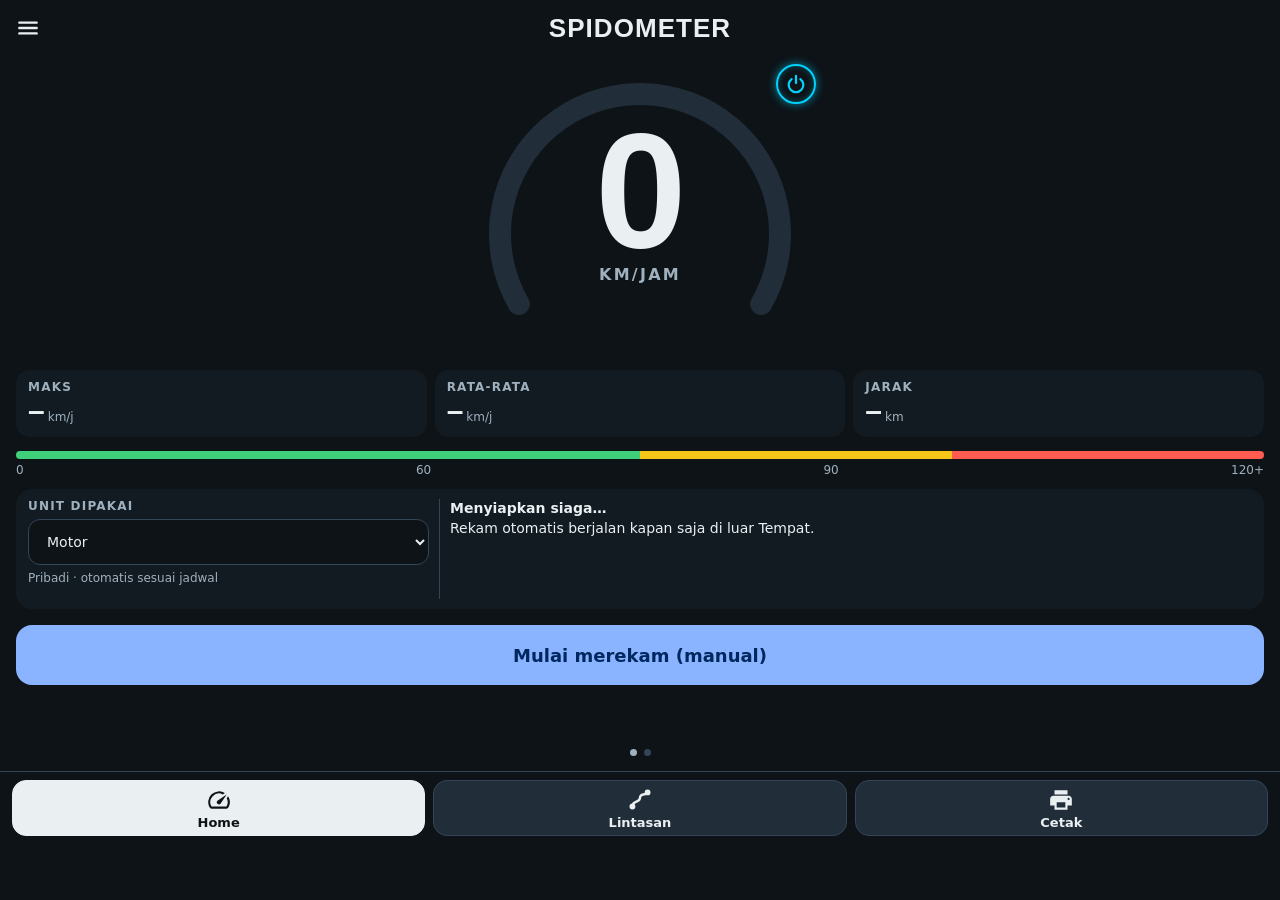
==== web/index.html @ 65082399 "v0.27.27: Cetak (bilah atas dan bawah sticky, Trip unit akordion, Master induk/sub akordion pilih sa" ====
<!doctype html>
<html lang="id">
<head>
<meta charset="utf-8">
<meta name="viewport" content="width=device-width, initial-scale=1.0, maximum-scale=1.0, viewport-fit=cover">
<meta name="theme-color" content="#0D1215">
<title>HZ Trip</title>
<link rel="stylesheet" href="vendor/leaflet.css">
<link rel="stylesheet" href="style.css">
</head>
<body>
<div id="app">
  <div id="top">
    <button class="ib" id="btnMenu" aria-label="Menu"><svg width="26" height="26" viewBox="0 0 24 24" fill="none" stroke="currentColor" stroke-width="2.2" stroke-linecap="round"><path d="M4 7h16M4 12h16M4 17h16"/></svg></button>
    <div class="ttl" id="ttl">SPIDOMETER</div>
    <div style="width:48px"></div>
  </div>
  <div id="main">

    <!-- A. Spidometer -->
    <section class="view on" id="v-spido">
      <div id="spPager">
      <div id="spMain">
      <div class="gwrap">
        <svg viewBox="0 0 360 300" aria-hidden="true">
          <path id="gTrack" fill="none" style="stroke:var(--sf)" stroke-width="22" stroke-linecap="round"/>
          <path id="gVal" fill="none" stroke="#3FD07A" stroke-width="22" stroke-linecap="round"/>
        </svg>
        <div class="gnum"><b id="gNum">0</b><span>KM/JAM</span></div>
        <button class="pwr on" id="btnPwr" aria-label="Pemantauan"><svg width="22" height="22" viewBox="0 0 24 24" fill="none" stroke="currentColor" stroke-width="2.4" stroke-linecap="round"><path d="M7.2 6.6a8 8 0 1 0 9.6 0"/><path d="M12 3v8"/></svg></button>
      </div>
      <div class="stats">
        <div class="stat"><small>MAKS</small><b id="sMax">–</b><i>km/j</i></div>
        <div class="stat"><small>RATA-RATA</small><b id="sAvg">–</b><i>km/j</i></div>
        <div class="stat"><small>JARAK</small><b id="sKm">–</b><i>km</i></div>
      </div>
      <div class="legend"><div></div><div></div><div></div></div>
      <div class="legl"><span>0</span><span>60</span><span>90</span><span>120+</span></div>
      <div class="card ucard urow"><div class="ucol"><label for="unitSel">UNIT DIPAKAI</label><select id="unitSel"></select><div class="muted" id="unitNote"></div></div><div id="modeBox"></div></div>
      <button class="recbtn start" id="btnRec"></button>
      <div id="modeBtns"></div>
      <div class="gps" id="gpsLine"></div>
      <div id="warnBox"></div>
      <div id="bkNote"></div>
      </div>
      <div id="spMapPage">
        <div id="spMapWrap"><div id="spMap"></div>
          <div id="spHud"><div class="spv"><b id="spSpd">–</b><small>km/j</small></div></div>
          <div id="spNote"></div>
          <button class="locbtn" id="spBat" aria-label="Batas wilayah"><svg width="24" height="24" viewBox="0 0 24 24" fill="none" stroke-width="2" stroke-linecap="round" stroke-linejoin="round"><path d="M4 7l5-3 6 3 5-2v12l-5 2-6-3-5 3z"/><path d="M9 4v13M15 7v13"/></svg></button>
          <div id="tdHud"></div>
          <button class="locbtn tdmi" id="spLoc" aria-label="Posisi saya"><svg width="22" height="22" viewBox="0 0 24 24" fill="none" stroke-width="2" stroke-linecap="round"><circle cx="12" cy="12" r="7"/><circle cx="12" cy="12" r="2.5"/><path d="M12 1v4M12 19v4M1 12h4M19 12h4"/></svg></button>
        </div>
        <div id="tdBar" style="display:none"></div>
        <div id="spBar"><button class="btn sm on" id="spFol">Ikuti</button><button class="btn sm" id="spAwake">Menyala</button></div>
              </div>
      </div>
      <div id="spNav"><button type="button" class="on" id="spnHome"><svg width="26" height="26" fill="currentColor" viewBox="0 0 24 24"><path d="M20.38 8.57l-1.23 1.85a8 8 0 0 1-.22 7.58H5.07A8 8 0 0 1 15.58 6.85l1.85-1.23A10 10 0 0 0 3.35 19a2 2 0 0 0 1.72 1h13.85a2 2 0 0 0 1.74-1 10 10 0 0 0-.27-10.44zm-9.79 6.84a2 2 0 0 0 2.83 0l5.66-8.49-8.49 5.66a2 2 0 0 0 0 2.83z"/></svg><span>Home</span></button><button type="button" id="spnLin"><svg width="26" height="26" viewBox="0 0 24 24" style="fill:none;stroke:currentColor;stroke-width:2.2;stroke-linecap:round;stroke-linejoin:round"><path d="M5 18c0-6 7-3 7-8s7-2 7-5"/><circle cx="5" cy="18" r="1.6" style="fill:currentColor"/><circle cx="19" cy="5" r="1.6" style="fill:currentColor"/></svg><span>Lintasan</span></button><button type="button" id="spnPr"><svg width="26" height="26" fill="currentColor" viewBox="0 0 24 24"><path d="M19 8H5c-1.66 0-3 1.34-3 3v6h4v4h12v-4h4v-6c0-1.66-1.34-3-3-3zm-3 11H8v-5h8v5zm3-7c-.55 0-1-.45-1-1s.45-1 1-1 1 .45 1 1-.45 1-1 1zm-1-9H6v4h12V3z"/></svg><span>Cetak</span></button></div>
      <div id="spDots"><i id="spD1" class="on"></i><i id="spD0"></i></div>
    </section>

    <!-- B. Lintasan -->
    <section class="view" id="v-lintasan">
      <div class="mapnav" style="display:none"><button class="ib" id="mPrev" aria-label="Hari sebelumnya"><svg width="20" height="20" viewBox="0 0 24 24" fill="none" stroke="currentColor" stroke-width="2.4" stroke-linecap="round" stroke-linejoin="round"><path d="M15 5l-7 7 7 7"/></svg></button><input type="date" id="mPick"><button class="ib" id="mNext" aria-label="Hari berikutnya"><svg width="20" height="20" viewBox="0 0 24 24" fill="none" stroke="currentColor" stroke-width="2.4" stroke-linecap="round" stroke-linejoin="round"><path d="M9 5l7 7-7 7"/></svg></button><button class="btn sm" id="mToday">Hari ini</button></div>
      <div class="mapbar">
        <div class="seg" id="mapSeg"><button id="mapBase" data-act="base">Satelit</button><button id="mapMode" data-act="mode">Lintasan</button></div>
        <button class="ib mapcal" id="mapCal" aria-label="Tanggal"><svg width="22" height="22" viewBox="0 0 24 24" fill="none" stroke="currentColor" stroke-width="2" stroke-linecap="round" stroke-linejoin="round"><rect x="3" y="5" width="18" height="16" rx="2"/><path d="M3 10h18M8 3v4M16 3v4"/></svg><small id="mapCalT"></small></button>
        <button class="ib mapmenu" id="mapMenu" aria-label="Menu peta"><svg width="24" height="24" viewBox="0 0 24 24" fill="none" stroke="currentColor" stroke-width="2" stroke-linecap="round" stroke-linejoin="round"><path d="M9 4L3 6v14l6-2 6 2 6-2V4l-6 2-6-2z"/><path d="M9 4v14M15 6v14"/></svg></button>
      </div>
      <div id="katBar" style="display:none"><div class="katRow"><div class="seg" id="katSeg"><button data-r="0" class="on">Harian</button><button data-r="1">Rentang</button><button data-r="2">Semua</button></div><button type="button" class="btn tonal katLay" id="katLay" aria-label="Lapisan"><svg width="22" height="22" viewBox="0 0 24 24" fill="none" stroke="currentColor" stroke-width="2" stroke-linecap="round" stroke-linejoin="round"><path d="M12 2.5l9 4.8-9 4.8-9-4.8z"/><path d="M3 12l9 4.8 9-4.8"/><path d="M3 16.7l9 4.8 9-4.8"/></svg></button></div><div id="katRng" style="display:none"><label>Dari<input type="date" id="katFrom"></label><label>Sampai<input type="date" id="katTo"></label></div><div id="katInfo" class="muted"></div></div>
      <div class="chips" id="mapChips"></div>
      <div id="mapWrap"><div id="map"></div><div id="katSrch" style="display:none"><div class="srRow"><input type="search" id="katQ" placeholder="Cari blok atau koordinat…" autocomplete="off"><button type="button" id="katXc" aria-label="Tutup pencarian">✕</button></div><div id="katStrip"></div><div id="katSl" style="display:none"></div></div><div id="mapMsg"></div><div id="pbHud" style="display:none"><b id="pbSpd">0</b><small>km/j</small><span id="pbClk">--.--.--</span></div></div>
      <div id="pbBar" style="display:none"><div class="pbr"><button class="btn" id="pbPlay" aria-label="Putar atau jeda">▶</button><input type="range" id="pbSl" min="0" max="1000" value="0"><button class="btn sm" id="pbX">Tutup</button></div><div class="pbr"><div class="seg" id="pbMult"><button data-m="1">×1</button><button data-m="10">×10</button><button data-m="60">×60</button></div><button class="btn sm" id="pbFol">Ikuti: ya</button></div></div>
      <div id="profBox" style="display:none"><div class="phd"><b id="profT">Profil ketinggian</b><button class="btn sm" id="profX">Tutup</button></div><div class="pst" id="profS"></div><canvas id="profCv"></canvas><div class="pst" id="profR"></div></div>
      <div class="legend" style="margin:8px 16px 4px"><div></div><div></div><div></div></div>
      <div class="legl" style="margin:0 16px 4px"><span>0</span><span>60</span><span>90</span><span>120+</span></div>
      <div class="legnote"><i></i>Abu-abu = berhenti (0 km/j lebih dari 1 menit)</div>
    </section>

    <!-- C. Riwayat -->
    <section class="view" id="v-riwayat">
      <button class="btn" id="btnPrint" style="width:100%">Cetak / ekspor</button>
      <div id="monthView"></div>
      <div id="dayView">
      <div class="row" style="margin-top:8px;flex-wrap:wrap"><button class="btn sm" id="toList">‹ Daftar 30 hari</button><button class="btn sm" id="toMap">Lihat di peta</button></div>
      <div class="dnav">
        <button class="ib" id="dPrev" aria-label="Hari sebelumnya"><svg width="22" height="22" viewBox="0 0 24 24" fill="none" stroke="currentColor" stroke-width="2.4" stroke-linecap="round" stroke-linejoin="round"><path d="M15 5l-7 7 7 7"/></svg></button>
        <div class="dt" id="dLabel"></div>
        <button class="ib" id="dNext" aria-label="Hari berikutnya"><svg width="22" height="22" viewBox="0 0 24 24" fill="none" stroke="currentColor" stroke-width="2.4" stroke-linecap="round" stroke-linejoin="round"><path d="M9 5l7 7-7 7"/></svg></button>
      </div>
      <input type="date" id="dPick" style="margin-top:4px">
      <div id="daySum"></div>
      <div id="miniWrap" style="display:none"><div id="miniMap"></div><div id="miniBar"><span id="miniT"></span><button class="btn sm" id="miniX">Tutup peta</button></div></div>
      <div id="tripList"></div>
      </div>
    </section>

    <!-- Data peta -->
    <section class="view" id="v-data">
      <div class="row" style="margin-bottom:10px"><div class="seg" id="dpTabs"><button data-tab="danau">Danau</button><button data-tab="blok">Blok</button><button data-tab="master">Master</button><button data-tab="batas">Batas</button><button data-tab="pdf">PDF</button></div></div>
      <div class="dpp" id="dp-danau"></div>
      <div class="dpp" id="dp-blok"></div>
      <div class="dpp" id="dp-master"></div>
      <div class="dpp" id="dp-batas"></div>
      <div class="dpp" id="dp-pdf">
      <div class="card"><div id="ovList" class="muted">Belum ada.</div>
        <button class="btn" id="ovAdd" style="margin-top:10px;width:100%">+ Tambah peta dari PDF</button>
        <button class="btn" id="ovImp" style="margin-top:8px;width:100%">Impor peta dari ponsel lain (.hzpeta)</button>
        <input type="file" id="ovHz" multiple style="display:none">
        <input type="file" id="ovFile" accept="application/pdf,.pdf" style="display:none">
        <div class="muted" style="margin-top:8px">PDF diubah jadi gambar beresolusi tinggi di ponsel, lalu dipasang di peta lewat 2–3 titik acuan. Tampil di Lintasan dan peta mini; bisa dipakai tanpa internet.</div></div>

      </div>
    </section>

    <!-- Pengaturan -->
    <section class="view" id="v-set">
      <div id="setMenu"></div>
      <div class="spage" id="sp-jadwal">
        <div class="sph"><button class="ib" data-back="1" aria-label="Kembali"><svg width="24" height="24" viewBox="0 0 24 24" fill="none" stroke="currentColor" stroke-width="2.4" stroke-linecap="round" stroke-linejoin="round"><path d="M15 5l-7 7 7 7"/></svg></button><b>Jadwal dan rekam otomatis</b></div>
      <div class="h">JADWAL MINGGUAN</div>
      <div class="card">
        <label class="chk"><input type="checkbox" id="autoChk"> Rekam otomatis (kapan saja)</label>
        <div class="muted" style="margin:6px 0 10px">HZ Trip merekam sendiri kapan saja kendaraan melaju di atas 8 km/j, kecuali saat Anda berada di dalam salah satu Tempat (menu Tempat). Jadwal di bawah hanya dipakai untuk menandai trip sebagai Kerja atau Pribadi.</div>
        <div class="muted" style="margin-bottom:4px">Jam kerja dihitung mulai sebelum masuk dan berakhir setelah pulang:</div>
        <select id="marginSel"><option value="0">tepat jam masuk / pulang</option><option value="15">15 menit sebelum / sesudah</option><option value="30">30 menit sebelum / sesudah</option><option value="45">45 menit sebelum / sesudah</option><option value="60">1 jam sebelum / sesudah</option></select>
      </div>
      <div id="schedBox"></div>

      <div class="h">BATAS PISAH TRIP</div>
      <select id="splitSel">
        <option value="15">15 detik</option><option value="60">1 menit</option><option value="180">3 menit</option><option value="300">5 menit</option>
      </select>
      <div class="muted" style="margin-top:6px">Berhenti selama ini = trip berakhir. Trip baru mulai otomatis saat kecepatan 5 km/jam atau lebih selama 5 detik, atau saat keluar dari lingkaran titik berhenti terakhir. Trip hanya disimpan bila pernah mencapai 10 km/jam.</div>

      <div class="h">LINGKARAN TITIK BERHENTI</div>
      <input type="number" id="radiusSel" inputmode="numeric" min="50" max="500" step="10" placeholder="Radius (meter)">
      <div class="muted" style="margin-top:6px">Ketik jarak dalam meter (50 sampai 500; bawaan 150). Setelah berhenti, bila ponsel keluar dari lingkaran ini rekaman langsung dimulai tanpa menunggu kecepatan. Semakin kecil, semakin cepat mulai, tetapi di bawah 80 m GPS yang melayang bisa memicu rekaman palsu.</div>
      </div>
      <div class="spage" id="sp-tempat">
        <div class="sph"><button class="ib" data-back="1" aria-label="Kembali"><svg width="24" height="24" viewBox="0 0 24 24" fill="none" stroke="currentColor" stroke-width="2.4" stroke-linecap="round" stroke-linejoin="round"><path d="M15 5l-7 7 7 7"/></svg></button><b>Tempat (pagar virtual)</b></div>
      <div class="h">TEMPAT</div>
      <div class="card"><div class="muted">Di dalam Tempat, HZ Trip tidak merekam dan GPS mati; hanya menjaga sensor gerak dan deteksi kendaraan (hampir tanpa baterai). Saat kendaraan bergerak, GPS menyala sebentar, dan rekam otomatis mulai begitu Anda keluar dari lingkarannya, atau langsung bila laju kendaraan cukup tinggi (atur di bawah). Di luar Tempat, HZ Trip selalu siap merekam. Radius dalam meter (1000 = 1 km).</div>
        <div style="margin-top:10px"><label class="muted" for="pkIn">Langsung rekam di dalam Tempat bila laju bertahan 5 detik (km/j)</label><input type="number" id="pkIn" inputmode="numeric" min="10" max="60" step="5" placeholder="20"></div>
        <div id="tempatBox" style="margin-top:10px"></div>
        <button class="btn pri" id="tpAdd" style="margin-top:10px;width:100%">+ Jadikan lokasi ini tempat</button></div>
      </div>
      <div class="spage" id="sp-unit">
        <div class="sph"><button class="ib" data-back="1" aria-label="Kembali"><svg width="24" height="24" viewBox="0 0 24 24" fill="none" stroke="currentColor" stroke-width="2.4" stroke-linecap="round" stroke-linejoin="round"><path d="M15 5l-7 7 7 7"/></svg></button><b>Unit dan pengemudi</b></div>
      <div class="h">NAMA PENGEMUDI (UNTUK LAPORAN)</div>
      <input type="text" id="driverIn" placeholder="Nama" maxlength="40">

      <div class="h">UNIT</div>
      <div class="card" id="unitBox"></div>
      <div class="row" style="margin-top:8px"><input type="text" id="unitNew" placeholder="Nomor unit baru, mis. BT.15" maxlength="20"><select id="unitNewType" style="width:112px;flex-shrink:0"><option>Kerja</option><option>Pribadi</option></select><button class="btn pri" id="unitAdd" style="flex-shrink:0">Tambah</button></div>
      </div>
      <div class="spage" id="sp-peta">
        <div class="sph"><button class="ib" data-back="1" aria-label="Kembali"><svg width="24" height="24" viewBox="0 0 24 24" fill="none" stroke="currentColor" stroke-width="2.4" stroke-linecap="round" stroke-linejoin="round"><path d="M15 5l-7 7 7 7"/></svg></button><b>Peta</b></div>
      <div class="h">DATA KETINGGIAN (DEMNAS)</div>
      <div class="card"><div class="muted" id="demInfo">Memeriksa…</div>
        <div class="muted" id="demProg" style="display:none;margin-top:8px"></div>
        <div class="muted" id="demErr" style="margin-top:6px;white-space:pre-wrap;color:var(--bad,#e66)"></div>
        <button class="btn" id="demAdd" style="margin-top:10px;width:100%">Impor berkas .tif</button>
        <input type="file" id="demFile" multiple style="display:none">
        <button class="btn danger" id="demDel" style="margin-top:8px;width:100%;display:none">Hapus data ketinggian</button>
        <div class="muted" style="margin-top:8px">Pilih satu atau beberapa lembar DEMNAS (.tif, koordinat derajat/EPSG:4326). Dibaca di ponsel, disimpan terpisah dari cache peta dan tidak ikut cadangan, jadi simpan berkas aslinya. Sumber: DEMNAS, Badan Informasi Geospasial (BIG).</div></div>

      <div class="h">DETAIL SATELIT</div>
      <div class="card"><div class="muted">Zoom terdalam yang punya foto asli di areamu. Di atas angka ini foto hanya diperbesar (buram), tapi peta tetap bisa di-zoom lebih dekat tanpa tulisan "data not yet available". Kalau foto masih tajam, naikkan; kalau muncul tulisan itu, turunkan.</div>
        <div class="opts" id="satNat" style="margin-top:8px"></div></div>
        <div class="card"><b>Sekeliling blok (marking dan cetak)</b><div class="muted" style="margin-top:2px">Jarak satelit yang ditampilkan di luar batas blok. KML selalu persis di blok.</div>
        <div class="seg" id="bufSeg" style="margin-top:8px"><button data-b="10">10 m</button><button data-b="15">15 m</button><button data-b="20">20 m</button></div></div>

      <div class="h">CACHE PETA</div>
      <div class="card"><div class="muted" id="tcInfo">Menghitung…</div>
        <div class="muted" style="margin-top:6px">Peta satelit dan peta jalan yang pernah Anda lihat tersimpan di ponsel, jadi bisa dibuka lagi tanpa internet. Bila penuh, yang paling lama tidak dipakai dibuang lebih dulu. Batas lebih besar = peta lebih jarang diunduh ulang.</div>
        <div class="muted" style="margin-top:8px">Batas cache</div>
        <div class="seg" id="tcCap" style="margin-top:4px"><button data-mb="500">500 MB</button><button data-mb="1024">1 GB</button><button data-mb="2048">2 GB</button><button data-mb="4096">4 GB</button></div>
        <button class="btn" id="tcClear" style="margin-top:10px;width:100%">Bersihkan cache peta</button></div>
      </div>
      <div class="spage" id="sp-data">
        <div class="sph"><button class="ib" data-back="1" aria-label="Kembali"><svg width="24" height="24" viewBox="0 0 24 24" fill="none" stroke="currentColor" stroke-width="2.4" stroke-linecap="round" stroke-linejoin="round"><path d="M15 5l-7 7 7 7"/></svg></button><b>Data</b></div>
      <div class="h">CADANGAN DATA</div>
      <div class="card"><div class="muted" id="bkInfo">Memeriksa…</div>
        <button class="btn pri" id="bkMake" style="margin-top:10px;width:100%">Buat cadangan sekarang</button>
        <label class="plist" style="display:flex;align-items:center;gap:12px;margin-top:8px;font-size:max(11px,calc(15px * var(--fs,1)))"><input type="checkbox" id="autoBkChk" checked style="width:20px;height:20px"> Simpan cadangan otomatis tiap hari (2 berkas bergantian)</label>
        <button class="btn" id="bkRestore" style="margin-top:8px;width:100%">Pulihkan dari cadangan</button>
        <button class="btn" id="vmOpen" style="margin-top:8px;width:100%">Versi simpanan master</button>
        <input type="file" id="bkFile" accept=".hztrip,application/gzip,application/octet-stream,application/json" style="display:none">
        <div class="muted" style="margin-top:8px">Satu berkas berisi semua trip, jadwal, unit, dan pengaturan. Kirim ke WhatsApp atau Drive supaya aman bila ponsel hilang. Peta saya (PDF) tidak ikut; impor ulang dari berkas PDF Anda.</div></div>

      <div class="h">IMPOR · DATA PETA</div>
      <div class="card"><div class="muted">Pintasan ke tempat impor masing-masing; daftar dan pengaturannya tetap di sana.</div>
        <button class="btn" id="imBlok" style="margin-top:10px;width:100%">Blok (.hzblok) ›</button>
        <button class="btn" id="imBatas" style="margin-top:8px;width:100%">Batas desa dan KML ›</button>
        <button class="btn" id="imPdf" style="margin-top:8px;width:100%">Peta PDF dan .hzpeta ›</button>
        <button class="btn" id="imDem" style="margin-top:8px;width:100%">Data ketinggian (.tif) ›</button></div>

      <div class="h">IMPOR · GOOGLE TIMELINE</div>
      <div class="card"><div class="muted">Isi riwayat yang hilang dari ekspor Google Maps Timeline (berkas .json). Titik asli HZ Trip tidak diubah; hanya celah yang diisi dan trip ditandai "dari Google". Kecepatan hanya perkiraan.</div>
        <button class="btn" id="gtBtn" style="margin-top:10px;width:100%">Pilih berkas Timeline (.json)</button>
        <input type="file" id="gtFile" accept=".json,application/json,text/plain" style="display:none"></div>

      <div class="h">PERAWATAN · MERAMPINGKAN DATA LAMA</div>
      <div class="card"><div class="muted" id="thinInfo">Memeriksa…</div>
        <div class="row" style="margin-top:10px;gap:8px;align-items:center"><span class="muted">Data lebih lama dari</span>
          <select id="thinSel"><option value="90">90 hari</option><option value="180">180 hari</option><option value="365">365 hari</option></select></div>
        <button class="btn" id="thinGo" style="margin-top:10px;width:100%">Rampingkan sekarang</button>
        <div class="muted" style="margin-top:8px">Titik GPS yang rapat pada hari lama dijarangkan (belokan, perubahan kecepatan, awal dan akhir trip tetap utuh). Daftar trip, jarak, kecepatan, dan rata-rata tidak berubah. Potong atau gabung trip pada hari yang sudah dirampingkan jadi kurang presisi. Anda akan ditawari cadangan dulu.</div></div>

      <div class="h">PERAWATAN · TRIP DIHAPUS</div>
      <div class="card"><div id="hidList" class="muted">Tidak ada.</div><div class="muted" style="margin-top:8px">Trip yang dihapus disembunyikan 30 hari, lalu titik GPS-nya dihapus permanen.</div></div>
      </div>
      <div class="spage" id="sp-latar">
        <div class="sph"><button class="ib" data-back="1" aria-label="Kembali"><svg width="24" height="24" viewBox="0 0 24 24" fill="none" stroke="currentColor" stroke-width="2.4" stroke-linecap="round" stroke-linejoin="round"><path d="M15 5l-7 7 7 7"/></svg></button><b>Perekaman latar belakang</b></div>
      <div class="h">PEREKAMAN DI LATAR BELAKANG</div>
      <div class="card"><div class="muted" id="setStat"></div>
        <button class="btn" id="btnBg" style="margin-top:10px;width:100%">Atur izin lokasi "Selalu"</button>
        <button class="btn" id="btnBatt" style="margin-top:8px;width:100%">Atur penghematan baterai</button>
        <button class="btn" id="btnAct" style="margin-top:8px;width:100%">Atur izin aktivitas fisik</button>
        <div class="muted" style="margin-top:8px">Pilih HZ Trip lalu "Tanpa pembatasan" agar perekaman tidak dimatikan sistem.</div>
        <div class="muted" style="margin-top:8px">Tombol cepat: geser layar dari atas dua kali, ketuk ikon pensil, lalu seret "HZ Trip" ke deretan atas. Satu ketuk untuk Mulai / Akhiri.</div>
      </div>
      <div class="h">CATATAN PEMICU</div>
      <div class="card"><pre id="diagBox" class="muted" style="white-space:pre-wrap;font-size:max(11px,calc(12px * var(--fs,1)));max-height:260px;overflow:auto;margin:0">Memuat…</pre>
        <div class="row" style="gap:8px;margin-top:10px"><button class="btn" id="diagShare" style="flex:1">Bagikan</button><button class="btn danger" id="diagClear" style="flex:1">Hapus</button></div>
        <div class="muted" style="margin-top:8px">Setiap kali pemicu otomatis jalan, berhenti, atau gagal, tercatat di sini. Bila rekaman terlambat mulai, kirim catatan ini agar penyebabnya bisa dilacak.</div></div>
      </div>
      <div class="spage" id="sp-tampil">
        <div class="sph"><button class="ib" data-back="1" aria-label="Kembali"><svg width="24" height="24" viewBox="0 0 24 24" fill="none" stroke="currentColor" stroke-width="2.4" stroke-linecap="round" stroke-linejoin="round"><path d="M15 5l-7 7 7 7"/></svg></button><b>Tampilan</b></div>
      <div class="h">TEMA</div>
      <div class="themeseg" id="themeSeg"><button data-t="dark">Gelap</button><button data-t="light">Terang</button><button data-t="auto">Ikuti sistem</button></div>
      <div class="h" style="margin-top:18px">UKURAN TEKS</div>
      <div class="themeseg" id="fontSeg"><button data-f="s">Kecil</button><button data-f="m">Sedang</button><button data-f="l">Besar</button></div>
      <div class="muted" style="margin-top:8px">Besar = ukuran sekarang. Sedang 85%, Kecil 70%, teks terkecil tetap 11 px. Angka kecepatan besar tidak ikut berubah.</div>
      <div class="muted" style="margin-top:8px">Tema terang lebih mudah dibaca di bawah matahari. Peta, cetakan PDF, dan KML tidak berubah.</div>
      </div>
      <div class="spage" id="sp-tentang">
        <div class="sph"><button class="ib" data-back="1" aria-label="Kembali"><svg width="24" height="24" viewBox="0 0 24 24" fill="none" stroke="currentColor" stroke-width="2.4" stroke-linecap="round" stroke-linejoin="round"><path d="M15 5l-7 7 7 7"/></svg></button><b>Tentang</b></div>
      <div class="h">ATURAN TETAP</div>
      <div class="card muted">Warna kecepatan: hijau sampai 60, kuning 60–90, merah di atas 90 km/jam.<br>Jalan kaki (di bawah 10 km/jam) tidak dicatat sebagai trip.<br>Label Kerja / Pribadi mengikuti jenis unit yang dipakai (diatur saat unit didaftarkan). Unit tiap trip bisa diubah di Riwayat.<br>Titik GPS mentah tidak pernah diubah; hanya unit dan label yang bisa Anda ubah.</div>

      <div class="h">VERSI</div>
      <div class="card muted">HZ Trip versi 0.27.27<br>Putar ulang lintasan: tombol Putar di Lintasan.</div>
      </div>
    </section>
  </div>
</div>

<div class="scrim" id="scrim"></div>
<nav id="drawer">
  <div class="brand">HZ TRIP</div>
  <div class="dg">REKAM</div>
  <a data-go="spido" class="on"><svg class="dic" viewBox="0 0 24 24"><path d="M20.38 8.57l-1.23 1.85a8 8 0 0 1-.22 7.58H5.07A8 8 0 0 1 15.58 6.85l1.85-1.23A10 10 0 0 0 3.35 19a2 2 0 0 0 1.72 1h13.85a2 2 0 0 0 1.74-1 10 10 0 0 0-.27-10.44zm-9.79 6.84a2 2 0 0 0 2.83 0l5.66-8.49-8.49 5.66a2 2 0 0 0 0 2.83z"/></svg><span>Spidometer</span></a>
  <a data-go="lintasan"><svg class="dic" viewBox="0 0 24 24" style="fill:none;stroke:currentColor;stroke-width:2.2;stroke-linecap:round;stroke-linejoin:round"><path d="M5 18c0-6 7-3 7-8s7-2 7-5"/><circle cx="5" cy="18" r="1.6" style="fill:currentColor"/><circle cx="19" cy="5" r="1.6" style="fill:currentColor"/></svg><span>Lintasan</span></a>
  <a data-go="riwayat"><svg class="dic" viewBox="0 0 24 24"><path d="M13 3a9 9 0 0 0-9 9H1l3.89 3.89.07.14L9 12H6c0-3.87 3.13-7 7-7s7 3.13 7 7-3.13 7-7 7c-1.93 0-3.68-.79-4.94-2.06l-1.42 1.42A8.954 8.954 0 0 0 13 21a9 9 0 0 0 0-18zm-1 5v5l4.28 2.54.72-1.21-3.5-2.08V8H12z"/></svg><span>Riwayat</span></a>
  <div class="dg">PETA &amp; DATA</div>
  <a data-go="data"><svg class="dic" viewBox="0 0 24 24"><path d="M12 2C8.13 2 5 5.13 5 9c0 5.25 7 13 7 13s7-7.75 7-13c0-3.87-3.13-7-7-7zm0 9.5a2.5 2.5 0 1 1 0-5 2.5 2.5 0 0 1 0 5z"/></svg><span>Data peta</span></a>
  <a data-lyb="1"><svg class="dic" viewBox="0 0 24 24" style="fill:none;stroke:currentColor;stroke-width:2;stroke-linecap:round;stroke-linejoin:round"><path d="M12 2.5l9 4.8-9 4.8-9-4.8z"/><path d="M3 12l9 4.8 9-4.8"/><path d="M3 16.7l9 4.8 9-4.8"/></svg><span>Lapisan</span></a>
  <a data-print="1"><svg class="dic" viewBox="0 0 24 24"><path d="M19 8H5c-1.66 0-3 1.34-3 3v6h4v4h12v-4h4v-6c0-1.66-1.34-3-3-3zm-3 11H8v-5h8v5zm3-7c-.55 0-1-.45-1-1s.45-1 1-1 1 .45 1 1-.45 1-1 1zm-1-9H6v4h12V3z"/></svg><span>Cetak</span></a>
  <div class="dg">BIAYA &amp; MATERIAL</div>
  <a data-soon="Biaya"><svg class="dic" viewBox="0 0 24 24"><path d="M19 14V6c0-1.1-.9-2-2-2H3c-1.1 0-2 .9-2 2v8c0 1.1.9 2 2 2h14c1.1 0 2-.9 2-2zm-9 1c-1.66 0-3-1.34-3-3s1.34-3 3-3 3 1.34 3 3-1.34 3-3 3zm13-6v11c0 1.1-.9 2-2 2H4v-2h17V9h2z"/></svg><span>Biaya</span><em>segera</em></a>
  <a data-soon="Material"><svg class="dic" viewBox="0 0 24 24"><path d="M20 2H4c-1 0-2 .9-2 2v3.01c0 .72.43 1.34 1 1.69V20c0 1.1 1.1 2 2 2h14c.9 0 2-.9 2-2V8.7c.57-.35 1-.97 1-1.69V4c0-1.1-1-2-2-2zm-5 12H9v-2h6v2zm5-7H4V4h16v3z"/></svg><span>Material</span><em>segera</em></a>
  <div class="dsp"></div>
  <a data-go="set"><svg class="dic" viewBox="0 0 24 24"><path d="M19.14 12.94c.04-.3.06-.61.06-.94 0-.32-.02-.64-.07-.94l2.03-1.58a.49.49 0 0 0 .12-.61l-1.92-3.32a.488.488 0 0 0-.59-.22l-2.39.96c-.5-.38-1.03-.7-1.62-.94l-.36-2.54a.484.484 0 0 0-.48-.41h-3.84c-.24 0-.43.17-.47.41l-.36 2.54c-.59.24-1.13.57-1.62.94l-2.39-.96c-.22-.08-.47 0-.59.22L2.74 8.87c-.12.21-.08.47.12.61l2.03 1.58c-.05.3-.09.63-.09.94s.02.64.07.94l-2.03 1.58a.49.49 0 0 0-.12.61l1.92 3.32c.12.22.37.29.59.22l2.39-.96c.5.38 1.03.7 1.62.94l.36 2.54c.05.24.24.41.48.41h3.84c.24 0 .44-.17.47-.41l.36-2.54c.59-.24 1.13-.56 1.62-.94l2.39.96c.22.08.47 0 .59-.22l1.92-3.32c.12-.22.07-.47-.12-.61l-2.01-1.58zM12 15.6c-1.98 0-3.6-1.62-3.6-3.6s1.62-3.6 3.6-3.6 3.6 1.62 3.6 3.6-1.62 3.6-3.6 3.6z"/></svg><span>Pengaturan</span></a>
  <div class="ver">by Yohanes div2<br>Versi 0.27.27</div>
</nav>
<div id="mergeBar"><div id="mergeInfo"></div><button class="btn" id="mergeNo">Batal</button><button class="btn pri" id="mergeGo">Gabungkan</button></div>
<div id="sheet"></div>
<div id="toast"></div>

<script src="vendor/capacitor-core.js"></script>
<script src="vendor/jspdf.umd.min.js"></script>
<script src="vendor/jspdf.plugin.autotable.min.js"></script>
<script src="vendor/leaflet.js"></script>
<script src="vendor/polygon-clipping.umd.min.js"></script>
<script src="js/inti/lguard.js"></script>
<script src="js/inti/trips.js"></script>
<script src="js/inti/google.js"></script>
<script src="js/inti/walkgeo.js"></script>
<script src="js/sistem/ekspor.js"></script>
<script src="js/peta/peta.js"></script>
<script src="js/peta/dem.js"></script>
<script src="js/peta/batas.js"></script>
<script src="js/peta/blok.js"></script>
<script src="js/inti/core.js"></script>
<script src="js/layar/spido.js"></script>
<script src="js/layar/riwayat.js"></script>
<script src="js/layar/perjalanan.js"></script>
<script src="js/sistem/tempat.js"></script>
<script src="js/sistem/pengaturan.js"></script>
<script src="js/sistem/sistem.js"></script>
<script src="js/layar/lintasan.js"></script>
<script src="js/peta/dem-ui.js"></script>
<script src="js/peta/view3d.js"></script>
<script src="js/peta/batas-ui.js"></script>
<script src="js/peta/blok-ui.js"></script>
<script src="js/peta/lapisan-blok.js"></script>
<script src="js/peta/objek-ui.js"></script>
<script src="js/peta/jalan-ui.js"></script>
<script src="js/peta/imgdate.js"></script>
<script src="js/peta/baru-ui.js"></script>
<script src="js/peta/walking-ui.js"></script>
<script src="js/peta/titik-ui.js"></script>
<script src="js/peta/isi-ui.js"></script>
<script src="js/peta/master-ui.js"></script>
<script src="js/peta/isi-data.js"></script>
<script src="js/peta/bentuk-ui.js"></script>
<script src="js/peta/peta-saya.js"></script>
<script src="js/layar/spidomap.js"></script>
<script src="js/layar/tanda.js"></script>
<script src="js/layar/blok-tanda.js"></script>
<script src="js/layar/daftar-tanda.js"></script>
<script src="js/layar/kolase.js"></script>
<script src="js/layar/kategori.js"></script>
<script src="js/layar/riwayat-blok.js"></script>
<script src="js/layar/ketuk-isi.js"></script>
<script src="js/layar/gaya-versi.js"></script>
<script src="js/layar/versi-master.js"></script>
<script src="js/peta/hzblok-open.js"></script>
<script src="js/peta/lapisan.js"></script>
<script src="js/peta/editor.js"></script>
<script src="js/peta/laporan.js"></script>
<script src="js/layar/belah.js"></script>
<script src="js/inti/app.js"></script>
</body>
</html>
---- web/style.css ----
@font-face{font-family:'Barlow Condensed';font-weight:500;src:url('fonts/bc-500.woff2') format('woff2');font-display:swap}
@font-face{font-family:'Barlow Condensed';font-weight:600;src:url('fonts/bc-600.woff2') format('woff2');font-display:swap}
@font-face{font-family:'Barlow Condensed';font-weight:700;src:url('fonts/bc-700.woff2') format('woff2');font-display:swap}
@font-face{font-family:'Barlow';font-weight:400;src:url('fonts/b-400.woff2') format('woff2');font-display:swap}
@font-face{font-family:'Barlow';font-weight:500;src:url('fonts/b-500.woff2') format('woff2');font-display:swap}
@font-face{font-family:'Barlow';font-weight:600;src:url('fonts/b-600.woff2') format('woff2');font-display:swap}

:root{--bg:#0D1215;--card:#131B20;--card2:#151C21;--line:#2A353C;--tx:#EAF0F2;--tx2:#93A4AD;--tx3:#C5D1D7;--sf:#1E2A31;--mapbg:#0F1519;--ov:rgba(13,18,21,.88);--cs:dark;
--wbg:#2A1F12;--wbd:#5A4220;--wtx:#F2C98A;--ckb:#16332A;--ckt:#7FE0AE;--cpb:#2F2A16;--cpt:#E8D27A;--cfb:#3A2A12;--cft:#F2C98A;--off:#566770;
--g:#3FD07A;--y:#F5C518;--r:#FF5B50;--cond:'Barlow Condensed','Arial Narrow',sans-serif;--sans:'Barlow',system-ui,sans-serif}
*{box-sizing:border-box;-webkit-tap-highlight-color:transparent}
html{font-size:clamp(14px,3.9vw,16px);-webkit-text-size-adjust:100%;text-size-adjust:100%}
html,body{margin:0;height:100%;background:var(--bg);color:var(--tx);font-family:var(--sans);color-scheme:var(--cs);overscroll-behavior:none}
button{font-family:inherit;color:inherit}
#app{height:100%;display:flex;flex-direction:column;padding-top:env(safe-area-inset-top,1.5rem)}
#top{display:flex;align-items:center;height:3.5rem;flex-shrink:0;padding:0 0.25rem}
#top .ttl{flex:1;text-align:center;font-family:var(--cond);font-weight:600;font-size:max(0.6875rem,calc(1.625rem * var(--fs,1)));letter-spacing:.04em}
.ib{color:var(--tx);width:3rem;height:3rem;border:0;background:transparent;display:flex;align-items:center;justify-content:center;cursor:pointer}
#main{flex:1;overflow-y:auto;padding:0 1rem calc(1.5rem + env(safe-area-inset-bottom,0px))}
.view{display:none}.view.on{display:block}

/* spidometer */
.gwrap{position:relative;width:100%;max-width:22.5rem;margin:0.5rem auto 0}
.gwrap svg{width:100%;display:block}
.gnum{position:absolute;left:0;right:0;top:50%;transform:translateY(-58%);text-align:center}
.gnum b{display:block;font-family:var(--cond);font-weight:700;font-size:min(10.25rem,40vw);line-height:.9;letter-spacing:-.01em}
.gnum span{font-size:max(0.6875rem,calc(1rem * var(--fs,1)));color:var(--tx2);letter-spacing:.14em;font-weight:600}
.stats{display:grid;grid-template-columns:repeat(3,1fr);gap:0.5rem;margin-top:0.375rem}
.stat{background:var(--card);border-radius:0.875rem;padding:0.625rem 0.75rem}
.stat small{display:block;font-size:max(0.6875rem,calc(0.75rem * var(--fs,1)));font-weight:600;letter-spacing:.1em;color:var(--tx2)}
.stat b{font-family:var(--cond);font-weight:700;font-size:max(0.6875rem,calc(1.875rem * var(--fs,1)));line-height:1.1}
.stat i{font-style:normal;font-size:max(0.6875rem,calc(0.75rem * var(--fs,1)));color:var(--tx2);margin-left:0.1875rem}
.legend{display:flex;height:0.5rem;border-radius:0.25rem;overflow:hidden;margin:0.875rem 0 0.25rem}
.legend div:nth-child(1){flex:60;background:var(--g)}.legend div:nth-child(2){flex:30;background:var(--y)}.legend div:nth-child(3){flex:30;background:var(--r)}
.legl{display:flex;justify-content:space-between;font-size:max(0.6875rem,calc(0.75rem * var(--fs,1)));color:var(--tx2)}
.recbtn{width:100%;height:3.75rem;margin-top:1rem;border-radius:1rem;border:0;font-size:max(0.6875rem,calc(1.125rem * var(--fs,1)));font-weight:600;cursor:pointer;display:flex;align-items:center;justify-content:center;gap:0.625rem}
.recbtn.start{background:var(--tx);color:var(--bg)}
.recbtn.stop{background:transparent;border:0.0938rem solid var(--r);color:var(--r)}
.dot{width:0.75rem;height:0.75rem;border-radius:50%;background:var(--r);animation:bl 1.2s infinite}
@keyframes bl{50%{opacity:.25}}
.gps{margin-top:0.75rem;text-align:center;font-size:max(0.6875rem,calc(0.875rem * var(--fs,1)));color:var(--tx2);line-height:1.5}
.warn{margin-top:0.75rem;border-radius:0.75rem;background:var(--wbg);border:1px solid var(--wbd);color:var(--wtx);padding:0.625rem 0.75rem;font-size:max(0.6875rem,calc(0.875rem * var(--fs,1)));line-height:1.45}

/* umum */
.card{background:var(--card);border-radius:0.875rem;padding:0.875rem;margin-top:0.5rem}
.h{font-size:max(0.6875rem,calc(0.75rem * var(--fs,1)));font-weight:600;letter-spacing:.1em;color:var(--tx2);margin:1.125rem 0 0.375rem}
.row{display:flex;align-items:center;gap:0.625rem}
.btn{height:2.75rem;padding:0 1rem;border-radius:0.75rem;border:1px solid var(--tx2);background:transparent;font-size:max(0.6875rem,calc(0.9375rem * var(--fs,1)));font-weight:600;cursor:pointer}
.btn.pri{background:var(--tx);color:var(--bg);border-color:var(--tx)}
.btn.sm{height:2.25rem;padding:0 0.75rem;font-size:max(0.6875rem,calc(0.875rem * var(--fs,1)))}
input[type=text],input[type=date],input[type=month],select{height:2.875rem;width:100%;border:1px solid var(--line);border-radius:0.75rem;background:var(--bg);color:var(--tx);font-size:max(0.6875rem,calc(1rem * var(--fs,1)));padding:0 0.875rem;font-family:inherit}
.muted{color:var(--tx2);font-size:max(0.6875rem,calc(0.875rem * var(--fs,1)));line-height:1.45}
.chip{display:inline-flex;align-items:center;height:1.625rem;padding:0 0.625rem;border-radius:0.8125rem;background:var(--sf);font-size:max(0.6875rem,calc(0.8125rem * var(--fs,1)));font-weight:500}
.chip.k{background:var(--ckb);color:var(--ckt)}.chip.p{background:var(--cpb);color:var(--cpt)}.chip.n{background:transparent;border:1px dashed var(--line);color:var(--tx2)}

/* riwayat */
.dnav{display:flex;align-items:center;gap:0.375rem}
.dnav .dt{flex:1;text-align:center;font-family:var(--cond);font-weight:600;font-size:max(0.6875rem,calc(1.375rem * var(--fs,1)))}
.sum{display:grid;grid-template-columns:repeat(3,1fr);gap:0.5rem;text-align:center}
.sum b{display:block;font-family:var(--cond);font-weight:700;font-size:max(0.6875rem,calc(1.75rem * var(--fs,1)));line-height:1.1}
.sum small{font-size:max(0.6875rem,calc(0.75rem * var(--fs,1)));color:var(--tx2)}
.zbar{display:flex;height:0.5rem;border-radius:0.25rem;overflow:hidden;margin-top:0.75rem;background:var(--sf)}
.trip{display:block;width:100%;text-align:left;background:var(--card);border:0;border-radius:0.875rem;padding:0.75rem 0.875rem;margin-top:0.5rem;cursor:pointer}
.trip .t1{display:flex;align-items:center;gap:0.5rem}
.trip .tm{font-family:var(--cond);font-weight:600;font-size:max(0.6875rem,calc(1.375rem * var(--fs,1)));flex:1}
.trip .t2{display:grid;grid-template-columns:repeat(4,1fr);margin-top:0.5rem;text-align:right}
.trip .t2 small{display:block;font-size:max(0.6875rem,calc(0.75rem * var(--fs,1)));color:var(--tx2);letter-spacing:.06em}
.trip .t2 b{font-family:var(--cond);font-weight:700;font-size:max(0.6875rem,calc(1.5rem * var(--fs,1)))}
.trip .t2 div:first-child{text-align:left}
.empty{text-align:center;color:var(--tx2);padding:2.25rem 0.75rem;line-height:1.5}

.ucard{margin-top:0.75rem}
.ucard label{display:block;font-size:max(0.6875rem,calc(0.75rem * var(--fs,1)));font-weight:600;letter-spacing:.1em;color:var(--tx2);margin-bottom:0.375rem}

/* lintasan tanggal */
.mapnav{display:flex;align-items:center;gap:0.25rem;padding:0 0.5rem 0.375rem}
.mapnav input{flex:1;height:2.5rem;min-width:0}
.mapnav .ib{width:2.5rem;height:2.5rem}

/* gabung manual */
.trip{user-select:none;-webkit-user-select:none;-webkit-touch-callout:none}
.trip.dim{opacity:.3;pointer-events:none}
.btn.danger{border-color:var(--r);color:var(--r)}
.hrow{display:flex;align-items:center;gap:0.5rem;padding:0.5rem 0;border-bottom:1px solid var(--sf)}
.hrow>span{flex:1;font-size:max(0.6875rem,calc(0.875rem * var(--fs,1)));line-height:1.35;color:var(--tx3)}

#mergeBar{position:fixed;left:0;right:0;bottom:0;z-index:45;display:none;align-items:center;gap:0.5rem;background:var(--card2);border-top:1px solid var(--line);padding:0.625rem 0.75rem calc(0.625rem + env(safe-area-inset-bottom,0px))}
#mergeInfo{flex:1;font-size:max(0.6875rem,calc(0.875rem * var(--fs,1)));line-height:1.3;color:var(--tx3)}
#mergeGo:disabled{opacity:.35}
.trip .cbx{display:inline-flex;align-items:center;justify-content:center;width:1.5rem;height:1.5rem;border-radius:0.4375rem;border:0.125rem solid var(--tx2);margin-right:0.5rem;flex-shrink:0;font-size:max(0.6875rem,calc(1rem * var(--fs,1)));line-height:1}
.trip.sel{outline:0.125rem solid var(--tx)}
.trip.sel .cbx{background:var(--tx);color:var(--bg);border-color:var(--tx)}
.part{display:flex;justify-content:space-between;padding:0.4375rem 0;border-bottom:1px solid var(--sf);font-size:max(0.6875rem,calc(0.9375rem * var(--fs,1)))}
.gapbtn{width:100%;margin:0.375rem 0;height:2.375rem;font-size:max(0.6875rem,calc(0.875rem * var(--fs,1)))}

/* ringkasan 30 hari */
.mrow{display:flex;align-items:center;width:100%;gap:0.625rem;text-align:left;background:var(--card);border:0;border-radius:0.875rem;padding:0.625rem 0.75rem;margin-top:0.375rem;cursor:pointer}
.mrow.none{background:transparent;border:1px dashed var(--line);cursor:pointer}
.mrow .md{width:4.5rem;flex-shrink:0;white-space:nowrap}
.mrow .md small{display:block;font-size:max(0.6875rem,calc(0.75rem * var(--fs,1)));color:var(--tx2);letter-spacing:.06em}
.mrow .md b{font-family:var(--cond);font-weight:600;font-size:max(0.6875rem,calc(1.3125rem * var(--fs,1)));line-height:1.1}
.mrow .mc{flex:1;text-align:right}
.mrow .mc.hm b{font-size:max(0.6875rem,calc(1.125rem * var(--fs,1)))}
.mrow .mc small{display:block;font-size:max(0.6875rem,calc(0.75rem * var(--fs,1)));color:var(--tx2);letter-spacing:.06em}
.mrow .mc b{font-family:var(--cond);font-weight:700;font-size:max(0.6875rem,calc(1.375rem * var(--fs,1)));line-height:1.15}
.mrow.none .mc b{color:var(--tx2);font-weight:500}
.mrow .mt{width:2.75rem;text-align:center;font-size:max(0.6875rem,calc(0.75rem * var(--fs,1)));color:var(--tx2);flex-shrink:0}

/* drawer & sheet */
.scrim{position:fixed;inset:0;background:rgba(0,0,0,.6);display:none;z-index:50}.scrim.on{display:block}
#drawer{position:fixed;top:0;bottom:0;left:0;width:78%;max-width:18.75rem;background:var(--card2);border-right:1px solid var(--line);z-index:60;transform:translateX(-102%);transition:transform .2s;padding:calc(1rem + env(safe-area-inset-top,0px)) 0 1rem;display:flex;flex-direction:column}
#drawer.on{transform:none}
#drawer .brand{font-family:var(--cond);font-weight:700;font-size:max(0.6875rem,calc(1.875rem * var(--fs,1)));letter-spacing:.06em;padding:0 1.25rem 0.875rem}
#drawer a{display:flex;align-items:center;height:3.25rem;padding:0 1.25rem;font-size:max(0.6875rem,calc(1.125rem * var(--fs,1)));cursor:pointer}
#drawer a.on{background:var(--sf);font-weight:600}
#drawer a.off{color:var(--off)}
#drawer .ver{line-height:1.5;margin-top:auto;padding:0 1.25rem;font-size:max(0.6875rem,calc(0.75rem * var(--fs,1)));color:var(--tx2)}
#sheet{position:fixed;left:0;right:0;bottom:0;max-height:88%;overflow-y:auto;background:var(--card2);border-top:1px solid var(--line);border-radius:1.375rem 1.375rem 0 0;z-index:70;transform:translateY(105%);transition:transform .2s;padding:0.625rem 1rem calc(1.25rem + env(safe-area-inset-bottom,0px))}
#sheet.on{transform:none}
#sheet .grab{width:2.5rem;height:0.25rem;border-radius:0.125rem;background:var(--line);margin:0 auto 0.5rem}
#sheet .st{font-family:var(--cond);font-weight:600;font-size:max(0.6875rem,calc(1.625rem * var(--fs,1)));letter-spacing:.04em;margin-bottom:0.25rem}
.opts{display:flex;flex-wrap:wrap;gap:0.5rem}
.opt{height:2.75rem;padding:0 1rem;border-radius:0.75rem;border:1px solid var(--line);background:transparent;font-size:max(0.6875rem,calc(1rem * var(--fs,1)));cursor:pointer}
.opt.on{background:var(--tx);color:var(--bg);border-color:var(--tx);font-weight:600}
.kv{display:flex;justify-content:space-between;padding:0.4375rem 0;border-bottom:1px solid var(--sf);font-size:max(0.6875rem,calc(0.9375rem * var(--fs,1)))}
.kv span:first-child{color:var(--tx2)}
.unit{display:flex;align-items:center;gap:0.5rem;height:3rem;border-bottom:1px solid var(--sf);font-size:max(0.6875rem,calc(1.0625rem * var(--fs,1)))}
.unit span{flex:1}
#toast{position:fixed;left:1rem;right:1rem;bottom:calc(1.5rem + env(safe-area-inset-bottom,0px));background:var(--tx);color:var(--bg);border-radius:0.75rem;padding:0.75rem 0.875rem;font-size:max(0.6875rem,calc(0.9375rem * var(--fs,1)));z-index:90;display:none}

.chk{display:flex;align-items:center;gap:0.75rem;min-height:2.75rem;font-size:max(0.6875rem,calc(1rem * var(--fs,1)))}
.chk input{width:1.375rem;height:1.375rem;accent-color:var(--tx)}
.r2{display:grid;grid-template-columns:1fr 1fr;gap:0.5rem}
.r2 label{font-size:max(0.6875rem,calc(0.75rem * var(--fs,1)));color:var(--tx2);letter-spacing:.06em;font-weight:600}
.r2 input[type=time]{margin-top:0.1875rem}
input[type=time]{height:2.875rem;width:100%;border:1px solid var(--line);border-radius:0.75rem;background:var(--bg);color:var(--tx);font-size:max(0.6875rem,calc(1rem * var(--fs,1)));padding:0 0.75rem;font-family:inherit}
.modebox{margin-top:0.625rem;border-radius:0.75rem;background:var(--card);padding:0.75rem 0.875rem;font-size:max(0.6875rem,calc(0.9375rem * var(--fs,1)));line-height:1.45;text-align:center}
.modebox b{color:var(--tx)}
.modebox .btn{margin-top:0.5rem}
.chip.m{background:var(--sf);color:var(--tx2)}
.chip.f{background:var(--cfb);color:var(--cft)}

.sday{padding:0;overflow:hidden}
.sd-h{display:flex;align-items:center;gap:0.625rem;width:100%;min-height:3.5rem;padding:0.5rem 0.875rem;border:0;background:transparent;text-align:left;cursor:pointer;margin:0}
.sd-h b{font-family:var(--cond);font-weight:600;font-size:max(0.6875rem,calc(1.375rem * var(--fs,1)));letter-spacing:.03em;min-width:4rem}
.sd-s{flex:1;font-size:max(0.6875rem,calc(0.875rem * var(--fs,1)));color:var(--tx3);line-height:1.3}
.sd-s.off{color:var(--tx2)}
.chev{flex-shrink:0;transition:transform .15s}
.sday.open .chev{transform:rotate(180deg)}
.sd-body{padding:0 0.875rem 0.875rem}

#main.map{padding:0;overflow:hidden}
#v-lintasan{height:100%;flex-direction:column}
#v-lintasan.on{display:flex}
.mapbar{display:flex;align-items:center;gap:0.5rem;padding:0 1rem 0.5rem}
.seg{display:flex;flex:1;border:1px solid var(--line);border-radius:0.75rem;overflow:hidden}
.seg button{flex:1;height:2.375rem;border:0;background:transparent;font-size:max(0.6875rem,calc(0.875rem * var(--fs,1)));cursor:pointer}
.seg button.on{background:var(--tx);color:var(--bg);font-weight:600}
.chips{display:flex;gap:0.375rem;overflow-x:auto;padding:0 1rem 0.5rem;flex-shrink:0}
.chips button{flex-shrink:0;height:2.125rem;padding:0 0.75rem;border-radius:1.0625rem;border:1px solid var(--line);background:transparent;font-size:max(0.6875rem,calc(0.875rem * var(--fs,1)));cursor:pointer}
.chips button.on{background:var(--tx);color:var(--bg);font-weight:600;border-color:var(--tx)}
#mapWrap{position:relative;flex:1;min-height:12.5rem}
#map{position:absolute;inset:0;z-index:0;background:var(--mapbg)}
#mapMsg{position:absolute;left:0;right:0;top:40%;text-align:center;color:var(--tx2);font-size:max(0.6875rem,calc(0.9375rem * var(--fs,1)));z-index:1;pointer-events:none;padding:0 1.5rem}
.leaflet-container{font-family:var(--sans)}
.plist label{display:flex;align-items:center;gap:0.75rem;min-height:2.75rem;font-size:max(0.6875rem,calc(1rem * var(--fs,1)))}
.plist input[type=checkbox],.plist input[type=radio]{width:1.25rem;height:1.25rem;accent-color:var(--tx);margin:0}
.pgrid{display:grid;grid-template-columns:1fr 1fr;column-gap:0.5rem}

/* v0.5.2: legenda abu-abu, peta mini di Riwayat, peta saya, kalibrasi */
.legnote{margin:0 1rem 0.5rem;font-size:max(0.6875rem,calc(0.75rem * var(--fs,1)));color:var(--tx2);display:flex;align-items:center;gap:0.375rem}
.legnote i{display:inline-block;width:1.125rem;height:0;border-top:0.25rem solid #9AA3A8;border-radius:0.125rem}
#miniWrap{position:sticky;top:0;z-index:5;margin:0.5rem -16px 0;height:42vh;min-height:13.75rem;background:var(--mapbg);border-bottom:1px solid var(--line)}
#miniMap{position:absolute;inset:0}
#miniBar{position:absolute;left:0.5rem;right:0.5rem;top:0.5rem;z-index:500;display:flex;align-items:center;gap:0.5rem;pointer-events:none}
#miniBar span{background:var(--ov);border-radius:0.625rem;padding:0.375rem 0.625rem;font-size:max(0.6875rem,calc(0.875rem * var(--fs,1)));font-weight:600;flex:1;pointer-events:none}
#miniBar .btn{pointer-events:auto;background:var(--ov)}
.trip .pmap{display:inline-flex;align-items:center;height:1.75rem;padding:0 0.625rem;border-radius:0.875rem;border:1px solid var(--tx2);font-size:max(0.6875rem,calc(0.8125rem * var(--fs,1)));font-weight:600;cursor:pointer}
.trip.mapped{box-shadow:inset 0 0 0 0.125rem #4DA3FF}
.trip.mapped .pmap{background:#4DA3FF;color:#06121C;border-color:#4DA3FF}
.ovrow{display:flex;align-items:center;gap:0.625rem;min-height:3rem;border-top:1px solid var(--line);padding:0.375rem 0}
.ovrow:first-child{border-top:0}
.ovrow .nm{flex:1;font-size:max(0.6875rem,calc(1rem * var(--fs,1)));line-height:1.25}.ovrow .nm small{display:block;color:var(--tx2);font-size:max(0.6875rem,calc(0.8125rem * var(--fs,1)))}
.ovrow input[type=checkbox]{width:1.375rem;height:1.375rem;accent-color:var(--tx)}
.ovbar{height:0.5rem;border-radius:0.25rem;background:var(--sf);overflow:hidden;margin-top:0.625rem}.ovbar div{height:100%;width:0;background:var(--g)}
#calUI{position:fixed;inset:0;z-index:90;background:var(--bg);display:flex;flex-direction:column;padding-top:env(safe-area-inset-top,1.5rem)}
#calUI .cal-h{display:flex;align-items:center;justify-content:space-between;padding:0.5rem 1rem}
#calUI .cal-h b{font-family:var(--cond);font-size:max(0.6875rem,calc(1.5rem * var(--fs,1)));font-weight:600;letter-spacing:.03em}
#calUI .cal-s{padding:0 1rem 0.5rem;font-size:max(0.6875rem,calc(0.875rem * var(--fs,1)));color:var(--tx3);line-height:1.4}
#calUI .cal-geo{display:none;gap:0.5rem;padding:0 1rem 0.5rem}
#calUI .cal-geo input{flex:1;height:2.25rem;border-radius:0.625rem;border:1px solid var(--line);background:var(--card);color:var(--tx);padding:0 0.625rem;font-size:max(0.6875rem,calc(0.875rem * var(--fs,1)))}
#calUI .cal-m{position:relative;flex:1;min-height:12.5rem}
#calUI .cal-map{position:absolute;inset:0;background:var(--mapbg)}
#calUI .cal-cross{position:absolute;inset:0;pointer-events:none;z-index:600}
#calUI .cal-cross i,#calUI .cal-cross b{position:absolute;background:#FF5B50;box-shadow:0 0 0 1px #fff}
#calUI .cal-cross i{left:50%;top:calc(50% - 1rem);width:0.125rem;height:2rem;margin-left:-1px}
#calUI .cal-cross b{top:50%;left:calc(50% - 1rem);height:0.125rem;width:2rem;margin-top:-1px}
#calUI .cal-o{display:none;align-items:center;gap:0.625rem;padding:0.5rem 1rem;font-size:max(0.6875rem,calc(0.875rem * var(--fs,1)))}
#calUI .cal-o input{flex:1}
#calUI .cal-b{display:flex;gap:0.5rem;padding:0.625rem 1rem calc(0.75rem + env(safe-area-inset-bottom,0px))}
#calUI .cal-b .btn{flex:1}
.cal-tip{background:transparent!important;border:0!important;box-shadow:none!important;color:#fff!important;font-weight:700;padding:0!important}
.cal-tip:before{display:none!important}
.lbl{display:block;font-size:max(0.6875rem,calc(0.8125rem * var(--fs,1)));color:var(--tx2);margin:0.125rem 0 0.25rem}
.trip .t1{flex-wrap:wrap;row-gap:0.375rem}
.trip .tm{white-space:nowrap;flex:1 1 auto}
.trip .pmap{margin-left:auto}
.leaflet-container{background:var(--mapbg)}

/* v0.5.3: setel lapisan + tombol lokasi */
#tuneUI{position:fixed;inset:0;z-index:90;background:var(--bg);display:flex;flex-direction:column;padding-top:env(safe-area-inset-top,1.5rem)}
#tuneUI .cal-h{display:flex;align-items:center;justify-content:space-between;padding:0.5rem 1rem}
#tuneUI .cal-h b{font-family:var(--cond);font-size:max(0.6875rem,calc(1.5rem * var(--fs,1)));font-weight:600;letter-spacing:.03em}
#tuneUI .tseg{margin:0 1rem 0.375rem;flex:none}
#tuneUI .cal-s{padding:0 1rem 0.375rem;font-size:max(0.6875rem,calc(0.8125rem * var(--fs,1)));color:var(--tx3);line-height:1.35}
#tuneUI .cal-m{position:relative;flex:1;min-height:10rem}
#tuneUI .cal-map{position:absolute;inset:0;background:var(--mapbg)}
#tuneUI .cal-cross{position:absolute;inset:0;pointer-events:none;z-index:600}
#tuneUI .cal-cross i,#tuneUI .cal-cross b{position:absolute;background:#FF5B50;box-shadow:0 0 0 1px #fff}
#tuneUI .cal-cross i{left:50%;top:calc(50% - 0.875rem);width:0.125rem;height:1.75rem;margin-left:-1px}
#tuneUI .cal-cross b{top:50%;left:calc(50% - 0.875rem);height:0.125rem;width:1.75rem;margin-top:-1px}
#tuneUI .tpanel{padding:0.375rem 1rem 0;background:var(--card2);border-top:1px solid var(--line)}
#tuneUI .tfold{height:1.75rem;font-size:max(0.6875rem,calc(0.8125rem * var(--fs,1)));padding:0 0.625rem;margin-bottom:0.25rem}
#tuneUI .trow{display:flex;align-items:center;gap:0.375rem;margin-bottom:0.375rem;font-size:max(0.6875rem,calc(0.8125rem * var(--fs,1)));color:var(--tx2)}
#tuneUI .trow span{min-width:2.75rem}
#tuneUI .trow .btn{flex:1;height:2.5rem;padding:0;font-size:max(0.6875rem,calc(1.125rem * var(--fs,1)));touch-action:manipulation}
#tuneUI .trow .seg{flex:1}
#tuneUI .trow .seg button{height:2.125rem;font-size:max(0.6875rem,calc(0.8125rem * var(--fs,1)))}
#tuneUI .trow input[type=range]{flex:1}
#tuneUI .cal-b{padding:0.375rem 0 calc(0.625rem + env(safe-area-inset-bottom,0px))}
#tuneUI .cal-b .btn{flex:1}
.locbtn{width:2.75rem;height:2.75rem;border-radius:0.75rem;border:1px solid var(--line);background:var(--ov);display:flex;align-items:center;justify-content:center;cursor:pointer;margin:0 0.625rem 0.625rem 0}
.leaflet-bottom.leaflet-right .leaflet-control.locbtn{float:right;clear:both}
.locbtn svg{stroke:var(--tx)}
.locbtn.on svg{stroke:#4DA3FF}
.locdot{animation:locp 2s ease-out infinite}
@keyframes locp{0%{opacity:1}50%{opacity:.75}100%{opacity:1}}
.ovrow{flex-wrap:wrap}.ovrow .nm{min-width:60%}

.ovprev{display:block;width:100%;max-height:34vh;object-fit:contain;background:#fff;border-radius:0.625rem}
.lylist{max-height:9.375rem;overflow-y:auto;border:1px solid var(--line);border-radius:0.625rem;padding:0.25rem 0.625rem}
.lylist label{display:flex;align-items:center;gap:0.625rem;min-height:2.125rem;font-size:max(0.6875rem,calc(0.875rem * var(--fs,1)))}
.lylist input{width:1.125rem;height:1.125rem;margin:0}
#cleanUI{position:fixed;inset:0;z-index:92;background:var(--bg);display:flex;flex-direction:column;padding-top:env(safe-area-inset-top,1.5rem)}
#cleanUI .cal-h{display:flex;align-items:center;justify-content:space-between;padding:0.5rem 1rem}
#cleanUI .cal-h b{font-family:var(--cond);font-size:max(0.6875rem,calc(1.5rem * var(--fs,1)));font-weight:600;letter-spacing:.03em}
#cleanUI .tseg{margin:0 1rem 0.375rem;flex:none}
#cleanUI .cal-s{padding:0 1rem 0.375rem;font-size:max(0.6875rem,calc(0.8125rem * var(--fs,1)));color:var(--tx3);line-height:1.35;min-height:2.25rem}
#cleanUI .cal-m{position:relative;flex:1;min-height:10rem}
#cleanUI .cal-map{position:absolute;inset:0}
#cleanUI .tpanel{padding:0.5rem 1rem 0;background:var(--card2);border-top:1px solid var(--line)}
#cleanUI .trow{display:flex;align-items:center;gap:0.5rem;margin-bottom:0.375rem;font-size:max(0.6875rem,calc(0.8125rem * var(--fs,1)));color:var(--tx2)}
#cleanUI .trow span{min-width:4.375rem}#cleanUI .trow input[type=range]{flex:1}
#cleanUI .cal-b{display:flex;gap:0.5rem;padding:0.375rem 0 calc(0.625rem + env(safe-area-inset-bottom,0px))}
#cleanUI .cal-b .btn{flex:1}
#tuneUI #tClean{white-space:nowrap}

/* tema terang (v0.6.3) */
:root[data-theme=light]{--bg:#F2F5F6;--card:#FFFFFF;--card2:#FFFFFF;--line:#C8D2D7;--tx:#0C1A21;--tx2:#4E616B;--tx3:#24343C;--sf:#E4EAED;--mapbg:#E5E9EB;--ov:rgba(255,255,255,.92);--cs:light;
--wbg:#FFF1DC;--wbd:#E8C48A;--wtx:#7A4A00;--ckb:#D6F0E1;--ckt:#0B6B37;--cpb:#F6EBC4;--cpt:#7A5A00;--cfb:#FBE5C8;--cft:#8A4B00;--off:#8A9AA3;
--g:#0A9A4C;--y:#B58300;--r:#D93025}

.chev{color:var(--tx2)}
/* pengaturan per judul */
.srow{display:flex;align-items:center;gap:0.75rem;width:100%;min-height:4.25rem;padding:0.625rem 0.875rem;margin-top:0.5rem;background:var(--card);border:0;border-radius:0.875rem;text-align:left;cursor:pointer}
.srow .si{flex:1;min-width:0}
.srow b{display:block;font-family:var(--cond);font-weight:600;font-size:max(0.6875rem,calc(1.375rem * var(--fs,1)));letter-spacing:.03em}
.srow small{display:block;color:var(--tx2);font-size:max(0.6875rem,calc(0.875rem * var(--fs,1)));margin-top:0.125rem;white-space:nowrap;overflow:hidden;text-overflow:ellipsis}
.srow svg{flex-shrink:0;stroke:var(--tx2)}
.spage{display:none}.spage.on{display:block}
.sph{display:flex;align-items:center;gap:0.25rem;margin:0 -8px 0.25rem;min-height:3.25rem}
.sph b{font-family:var(--cond);font-weight:600;font-size:max(0.6875rem,calc(1.5rem * var(--fs,1)));letter-spacing:.03em}
.bknote{margin-top:0.75rem;border-radius:0.75rem;background:var(--card);border:1px solid var(--line);padding:0.625rem 0.75rem;font-size:max(0.6875rem,calc(0.875rem * var(--fs,1)));line-height:1.45}
.bknote .row{margin-top:0.5rem;gap:0.5rem}
.cfm{position:fixed;inset:0;z-index:99;background:rgba(0,0,0,.6);display:flex;align-items:flex-end;justify-content:center}
.cfm>div{width:100%;max-width:32.5rem;background:var(--card2);border-top:1px solid var(--line);border-radius:1.375rem 1.375rem 0 0;padding:1rem 1rem calc(1.125rem + env(safe-area-inset-bottom,0px))}
.cfm b{font-family:var(--cond);font-weight:600;font-size:max(0.6875rem,calc(1.5rem * var(--fs,1)));letter-spacing:.03em}
.cfm p{margin:0.375rem 0 0.875rem;font-size:max(0.6875rem,calc(0.9375rem * var(--fs,1)));color:var(--tx2);line-height:1.4}
.cfm .row{display:flex;gap:0.5rem}.cfm .btn{flex:1;height:3.125rem}
.themeseg{display:flex;border:1px solid var(--line);border-radius:0.75rem;overflow:hidden}
.themeseg button{flex:1;height:3rem;border:0;background:transparent;font-size:max(0.6875rem,calc(1rem * var(--fs,1)));cursor:pointer}
.themeseg button.on{background:var(--tx);color:var(--bg);font-weight:600}

/* v0.6.3: putar ulang lintasan */
#pbHud{position:absolute;left:3.625rem;top:0.625rem;z-index:600;background:var(--ov);border-radius:0.875rem;padding:0.375rem 0.875rem 0.5rem;pointer-events:none;text-align:left;line-height:1}
#pbHud b{font-family:var(--cond);font-weight:700;font-size:4rem;letter-spacing:.02em}
#pbHud small{font-size:max(0.6875rem,calc(0.875rem * var(--fs,1)));color:var(--tx2);margin-left:0.375rem}
#pbHud span{display:block;font-size:max(0.6875rem,calc(1rem * var(--fs,1)));color:var(--tx2);margin-top:0.125rem;font-variant-numeric:tabular-nums}
#pbBar{padding:0.5rem 1rem 0;flex-shrink:0}
.pbr{display:flex;align-items:center;gap:0.5rem;margin-bottom:0.5rem}
.pbr .btn:first-child{width:3.25rem;height:2.75rem;flex-shrink:0;font-size:max(0.6875rem,calc(1.125rem * var(--fs,1)))}
#pbSl{flex:1;accent-color:var(--tx);height:2rem}
#pbFol.on{background:var(--tx);color:var(--bg)}

/* v0.6.3: tata letak Lintasan, tema terang lembut, status bar hitam */
body::before{content:'';position:fixed;top:0;left:0;right:0;height:env(safe-area-inset-top,0px);background:#000;z-index:9999;pointer-events:none}
.mapmenu{width:2.75rem;height:2.375rem;border:1px solid var(--line);border-radius:0.75rem;flex-shrink:0}
.chips button.kind{border-color:var(--tx2);font-weight:600}
:root[data-theme=light]{--acc:#3E5C76}
:root[data-theme=light] .recbtn.start,:root[data-theme=light] .btn.pri,:root[data-theme=light] .trip.sel .cbx,:root[data-theme=light] .opt.on,:root[data-theme=light] .seg button.on,:root[data-theme=light] .chips button.on,:root[data-theme=light] .themeseg button.on,:root[data-theme=light] #pbFol.on{background:var(--acc);color:#fff;border-color:var(--acc)}
:root[data-theme=light] #toast{background:#2F4252;color:#fff}
:root[data-theme=light] input[type=range],:root[data-theme=light] #pbSl{accent-color:var(--acc)}

/* v0.6.3 */
.mrow2{display:flex;gap:0.5rem;margin-top:0.625rem}
.mrow2 .btn{flex:1;height:2.75rem}
.btn.on{background:var(--tx);color:var(--bg);border-color:var(--tx)}
:root[data-theme=light] .btn.on{background:var(--acc);color:#fff;border-color:var(--acc)}
.pbarrow{background:transparent;border:0}
.pbarrow svg{display:block;filter:drop-shadow(0 1px 0.1875rem rgba(0,0,0,.5))}

/* v0.6.3: baris unit 1/3 + status 2/3 */
.urow{display:flex;gap:0.625rem;align-items:stretch;height:7.5rem;padding:0.625rem 0.75rem}
.urow .ucol{flex:1 1 0;min-width:0;display:flex;flex-direction:column}
.urow select{width:100%;min-width:0;font-size:max(0.6875rem,calc(0.875rem * var(--fs,1)))}
.urow #unitNote{margin-top:0.375rem;font-size:max(0.6875rem,calc(0.75rem * var(--fs,1)));line-height:1.3}
#modeBox{flex:2 1 0;min-width:0;overflow-y:auto;font-size:max(0.6875rem,calc(0.875rem * var(--fs,1)));line-height:1.4;padding-left:0.625rem;border-left:1px solid var(--line);overscroll-behavior:contain}
#modeBox b{color:var(--tx)}
#modeBtns .mrow2{margin-top:0.625rem}

/* v0.8.0: SpidoMap (halaman peta di kiri Spidometer) */
#main.pg{padding:0;overflow:hidden}
#v-spido.on{height:100%;position:relative}
#spPager{display:flex;height:100%;overflow-x:auto;overflow-y:hidden;scroll-snap-type:x mandatory;scrollbar-width:none;overscroll-behavior-x:contain}
#spPager::-webkit-scrollbar{display:none}
#spMapPage,#spMain{flex:0 0 100%;width:100%;height:100%;scroll-snap-align:start;scroll-snap-stop:always}
#spMain{overflow-y:auto;padding:0 1rem calc(1.875rem + env(safe-area-inset-bottom,0px));overscroll-behavior-y:contain}
#spMapPage{display:flex;flex-direction:column}
#spMapWrap{position:relative;flex:1;min-height:12.5rem}
#spMap{position:absolute;inset:0;z-index:0;background:var(--mapbg)}
#spHud{position:absolute;left:0.625rem;right:0.625rem;top:0.625rem;z-index:600;display:flex;justify-content:space-between;align-items:flex-start;pointer-events:none}
#spHud .btn{pointer-events:auto;background:var(--ov);height:2.5rem}
#spHud .spv{background:var(--ov);border-radius:0.875rem;padding:0.25rem 0.875rem 0.375rem;line-height:1;pointer-events:none}
#spHud .spv b{font-family:var(--cond);font-weight:700;font-size:3.5rem}
#spHud .spv small{font-size:max(0.6875rem,calc(0.875rem * var(--fs,1)));color:var(--tx2);margin-left:0.3125rem}
#spNote{position:absolute;left:0.625rem;bottom:0.625rem;z-index:600;background:var(--ov);border-radius:0.625rem;padding:0.375rem 0.625rem;font-size:max(0.6875rem,calc(0.8125rem * var(--fs,1)));color:var(--tx2);pointer-events:none;display:none}
#spLoc{position:absolute;right:0.625rem;bottom:0.625rem;z-index:600;margin:0}
#spBar{display:flex;gap:0.375rem;padding:0.5rem 0.625rem 0.125rem;flex-shrink:0}
#spBar .btn{flex:1;padding:0 0.25rem;font-size:max(0.6875rem,calc(0.8125rem * var(--fs,1)));height:2.5rem;min-width:0}
#spBar .btn.on{background:var(--tx);color:var(--bg);border-color:var(--tx)}
:root[data-theme=light] #spBar .btn.on{background:var(--acc);color:#fff;border-color:var(--acc)}
#spStrip{flex-shrink:0;height:2.625rem;padding-top:0.375rem;text-align:center;font-size:max(0.6875rem,calc(0.75rem * var(--fs,1)));color:var(--tx2);border-top:1px solid var(--line);margin-top:0.375rem;touch-action:pan-x}
#spDots{position:absolute;left:0;right:0;bottom:calc(0.375rem + env(safe-area-inset-bottom,0px));display:flex;justify-content:center;gap:0.4375rem;pointer-events:none;z-index:5}
#spDots i{width:0.4375rem;height:0.4375rem;border-radius:50%;background:var(--line)}
#spDots i.on{background:var(--tx2)}
.spar{background:transparent;border:0}
.spar svg{display:block;transition:transform .4s linear;filter:drop-shadow(0 1px 0.1875rem rgba(0,0,0,.5))}

/* v0.8.0: penampil zoom PDF */
#pdfZoom{position:fixed;inset:0;z-index:95;background:var(--bg);display:flex;flex-direction:column;padding-top:env(safe-area-inset-top,1.5rem)}
#pdfZoom .cal-h{display:flex;align-items:center;justify-content:space-between;padding:0.5rem 1rem}
#pdfZoom .cal-h b{font-family:var(--cond);font-size:max(0.6875rem,calc(1.5rem * var(--fs,1)));font-weight:600;letter-spacing:.03em}
#pdfZoom .pzs{position:relative;flex:1;overflow:hidden;background:#fff;touch-action:none}
#pdfZoom canvas{position:absolute;left:0;top:0;transform-origin:0 0}
#pdfZoom .pzh{padding:0.5rem 1rem calc(0.625rem + env(safe-area-inset-bottom,0px));font-size:max(0.6875rem,calc(0.75rem * var(--fs,1)));color:var(--tx2);text-align:center}
#cleanUI .leaflet-control-zoom{margin:0.625rem}

/* v0.8.0: tombol spidometer di atas tombol posisi */
#spStrip{display:none}
#spBar{padding-bottom:calc(1.5rem + env(safe-area-inset-bottom,0px))}

/* v0.8.0: ukuran teks, label pin */
.leaflet-container{font-size:max(0.6875rem,calc(0.75rem * var(--fs,1)))}
.pinbox{position:absolute;inset:0;z-index:650;pointer-events:none;overflow:hidden}
.pinbox .pinsvg{position:absolute;left:0;top:0;pointer-events:none}
.pinbox line{stroke:var(--tx2);stroke-width:1;stroke-linecap:round}
.pinl{position:absolute;pointer-events:auto;background:var(--ov);color:var(--tx);border:1px solid var(--line);border-radius:0.625rem;padding:0.375rem 0.625rem;white-space:nowrap;font-size:max(0.6875rem,calc(0.8125rem * var(--fs,1)));box-shadow:0 0.125rem 0.5rem rgba(0,0,0,.35);display:flex;align-items:center;gap:0.4375rem}
.pinl i{display:inline-block;width:0.625rem;height:0.625rem;border-radius:50%;border:0.125rem solid #fff;box-sizing:content-box;margin:-2px 0}

/* v0.8.0: profil ketinggian, kontur */
#profBox{flex:none;margin:0.375rem 0.75rem 0;background:var(--card);border:1px solid var(--line);border-radius:0.75rem;padding:0.5rem 0.625rem}
#profBox .phd{display:flex;align-items:center;justify-content:space-between}
#profBox .phd b{font-family:var(--cond);font-size:max(0.6875rem,calc(1.125rem * var(--fs,1)));font-weight:600;letter-spacing:.03em}
#profBox .pst{font-size:max(0.6875rem,calc(0.8125rem * var(--fs,1)));color:var(--tx2);margin-top:0.125rem;min-height:1rem}
#profBox .pst b{color:var(--tx)}
#profCv{display:block;width:100%;height:6.25rem;touch-action:none;margin-top:0.25rem}
.trip .clm{font-size:max(0.6875rem,calc(0.75rem * var(--fs,1)));color:var(--tx2);margin-top:0.375rem;min-height:0.875rem;text-align:left}
#spHud .spv{margin-left:auto}
.pinbox circle{fill:#4DA3FF;stroke:#fff;stroke-width:2}

.slegend{display:flex;gap:0.375rem;align-items:center;background:var(--ov);border:1px solid var(--line);border-radius:0.625rem;padding:0.25rem 0.5rem;font-size:calc(0.6875rem*var(--fs,1));color:var(--tx);margin:0.625rem 0.625rem 0 0;float:right;clear:both}
.slegend span{display:flex;align-items:center;gap:0.1875rem}.slegend i{display:inline-block;width:0.625rem;height:0.625rem;border-radius:0.1875rem}.slegend em{font-style:normal;opacity:.7}
.leaflet-top.leaflet-right .slegend{float:right}

.locbtn.hason{position:relative}.locbtn.hason::after{content:"";position:absolute;top:0.3125rem;right:0.3125rem;width:0.5625rem;height:0.5625rem;border-radius:50%;background:#4DA3FF;border:0.0938rem solid var(--ov)}
.locbtn.open svg{stroke:#4DA3FF}
.toolpanel{position:absolute;right:0.625rem;bottom:8rem;z-index:1000;width:14.75rem;max-height:calc(100% - 8.75rem);overflow-y:auto;background:var(--ov);border:1px solid var(--line);border-radius:0.875rem;padding:0.5rem 0.625rem 0.375rem;color:var(--tx);box-shadow:0 0.25rem 1.125rem rgba(0,0,0,.35)}
.toolpanel .tt{font-size:calc(0.6875rem*var(--fs,1));letter-spacing:.08em;opacity:.7;margin:0.125rem 0.125rem 0.25rem}
.tsw{display:flex;align-items:center;justify-content:space-between;width:100%;min-height:2.75rem;background:none;border:0;color:inherit;font:inherit;padding:0 0.125rem;text-align:left;cursor:pointer}
.tsw .tl{display:flex;flex-direction:column;font-size:calc(0.9375rem*var(--fs,1))}.tsw small{opacity:.65;font-size:calc(0.6875rem*var(--fs,1))}
.tsw .tk{flex:0 0 auto;width:2.375rem;height:1.375rem;border-radius:0.75rem;background:var(--line);position:relative;transition:background .15s}
.tsw .tk::after{content:"";position:absolute;top:0.1875rem;left:0.1875rem;width:1rem;height:1rem;border-radius:50%;background:#fff;transition:transform .15s}
.tsw.on .tk{background:#4DA3FF}.tsw.on .tk::after{transform:translateX(1rem)}
.tseg{display:flex;gap:0.375rem;margin:-2px 0 0.25rem}.tseg button{flex:1;min-height:2.125rem;border-radius:0.5625rem;border:1px solid var(--line);background:none;color:inherit;font:inherit;font-size:calc(0.8125rem*var(--fs,1));cursor:pointer}
.tseg button.on{border-color:#4DA3FF;color:#4DA3FF}

.tseg{flex-wrap:nowrap}
.tbtn{width:100%;min-height:2.5rem;border-radius:0.5625rem;border:1px solid var(--line);background:none;color:inherit;font:inherit;font-size:calc(0.875rem*var(--fs,1));cursor:pointer;margin:0.125rem 0 0.25rem}
.lkbar{position:absolute;top:0.625rem;left:4rem;right:0.625rem;z-index:1000;display:flex;gap:0.375rem;align-items:center;flex-wrap:wrap;background:var(--ov);border:1px solid var(--line);border-radius:0.75rem;padding:0.375rem 0.5rem;color:var(--tx);font-size:calc(0.8125rem*var(--fs,1))}
.lkbar span{flex:1 1 100%}.lkbar button{flex:1;min-height:2.375rem;border-radius:0.5625rem;border:1px solid var(--line);background:none;color:inherit;font:inherit;cursor:pointer}
.lkbar button.pri{background:#4DA3FF;border-color:#4DA3FF;color:#06121c;font-weight:600}
.lktip{background:rgba(13,18,21,.75);border:0;color:#BFEAFF;font-size:calc(0.6875rem*var(--fs,1));padding:1px 0.3125rem;box-shadow:none}.lktip::before{display:none}

.tsw.dis{opacity:.45}
.slegend{gap:0.3125rem}.slegend .gbar{display:inline-block;width:4rem;height:0.625rem;border-radius:0.1875rem}.slegend em{margin-left:0.1875rem}
.v3on .leaflet-control-zoom{display:none}
.v3d{position:absolute;inset:0;z-index:900;background:#0F1519;touch-action:none}
.v3d canvas{width:100%;height:100%;display:block;touch-action:none}
.v3bar{position:absolute;top:0.5rem;left:0.5rem;right:0.5rem;display:flex;gap:0.375rem;flex-wrap:wrap;align-items:center;background:var(--ov);border:1px solid var(--line);border-radius:0.75rem;padding:0.375rem 0.5rem;color:var(--tx);font-size:calc(0.8125rem*var(--fs,1))}
.v3bar .tseg{flex:1 1 100%;margin:0}
.v3x{display:flex;align-items:center;gap:0.375rem;flex:1 1 55%}.v3x input{flex:1;min-width:3.75rem}
.v3b2{display:flex;gap:0.375rem;flex:1 1 40%}.v3b2 button{flex:1;min-height:2.25rem;border-radius:0.5625rem;border:1px solid var(--line);background:none;color:inherit;font:inherit;cursor:pointer}
.v3leg{position:absolute;left:6.875rem;right:4.375rem;bottom:0.875rem;display:flex;align-items:center;gap:0.375rem;justify-content:center;background:var(--ov);border:1px solid var(--line);border-radius:0.625rem;padding:0.25rem 0.5rem;color:var(--tx);font-size:calc(0.6875rem*var(--fs,1))}
.v3leg .gbar{display:inline-block;flex:1;min-width:3.125rem;height:0.625rem;border-radius:0.1875rem}
.v3msg{position:absolute;left:0;right:0;top:46%;text-align:center;color:var(--tx);font-size:0.875rem}

#spBat{position:absolute;right:0.625rem;bottom:7.375rem;z-index:600;margin:0}
.zind{background:var(--ov);border:1px solid var(--line);color:var(--tx);border-radius:0.5rem;padding:0.125rem 0.5rem;font-size:max(0.6875rem,calc(0.6875rem*var(--fs,1)));margin:0.375rem 0 0 0.625rem;pointer-events:none}
.v3on .zind{display:none}

.toolpanel{width:16.75rem}
.toolpanel .tgrid{display:grid;grid-template-columns:repeat(3,1fr);gap:0.375rem;margin-bottom:0.375rem}
.toolpanel .tile{display:flex;flex-direction:column;align-items:center;justify-content:center;gap:0.1875rem;min-height:3.625rem;padding:0.375rem 0.125rem;border-radius:0.625rem;border:1px solid var(--line);background:none;color:inherit;font:inherit;font-size:max(0.625rem,calc(0.6875rem*var(--fs,1)));position:relative;cursor:pointer;line-height:1.1;text-align:center;margin:0;width:auto}
.toolpanel .tile svg{width:1.375rem;height:1.375rem;fill:none;stroke:currentColor;stroke-width:1.8;stroke-linecap:round;stroke-linejoin:round}
.toolpanel .tile.on{border-color:#4DA3FF;color:#4DA3FF;background:rgba(77,163,255,.12)}
.toolpanel .tile.dis{opacity:.45}
.toolpanel .tile .tbd{position:absolute;top:0.125rem;right:0.3125rem;font-size:0.625rem;opacity:.85}
.toolpanel .tnote{font-size:max(0.625rem,calc(0.6875rem*var(--fs,1)));opacity:.65;margin:-2px 0.125rem 0.375rem}
.dpp{display:none}.dpp.on{display:block}
.dprow{display:flex;gap:0.375rem;align-items:center;margin-top:0.5rem}
.dprow .nm{flex:1;min-width:0}.dprow .nm b{display:block}.dprow .nm small{opacity:.7}

.toolpanel .tgrid.g4{grid-template-columns:repeat(4,1fr)}

.blkpop{position:absolute;top:0.625rem;left:4rem;right:0.625rem;z-index:1000;background:var(--bg);border:1px solid var(--line);border-radius:0.75rem;padding:0.5rem 0.625rem;color:var(--tx);font-size:max(0.75rem,calc(0.8125rem*var(--fs,1)));box-shadow:0 0.25rem 1.125rem rgba(0,0,0,.35)}
.blkpop .bh{display:flex;align-items:center;gap:0.375rem}.blkpop .bh b{flex:1;min-width:0;font-size:max(0.8125rem,calc(0.9375rem*var(--fs,1)))}
.blkpop .ib2{width:2.375rem;height:2.375rem;border-radius:0.625rem;border:1px solid var(--line);background:none;color:inherit;font:inherit;cursor:pointer;display:flex;align-items:center;justify-content:center;flex:none}
.blkpop .bl{margin-top:0.25rem;opacity:.92}.blkpop .bl small{opacity:.7}
.blkpop .tseg{margin:0.375rem 0 0}
.vx{width:1.25rem;height:1.25rem;border-radius:50%;background:#00D4FF;border:0.1875rem solid #06202B;margin:0.1875rem;box-sizing:border-box;box-shadow:0 0 0 0.0938rem #fff}
.vm{width:0.625rem;height:0.625rem;border-radius:50%;background:rgba(255,255,255,.75);margin:0.375rem}

.lew{display:flex;align-items:center;gap:0.25rem}.lew input{width:3.5rem;min-height:2.25rem;border-radius:0.5rem;border:1px solid var(--line);background:none;color:inherit;font:inherit;text-align:center}
.lkbar.bot{top:auto;bottom:4rem;left:0.625rem;right:0.625rem}

/* panel blok yang bisa dilipat */
.blkpop .bh b{overflow:hidden;text-overflow:ellipsis;white-space:nowrap}
.blkpop .bh b small.bha{font-weight:400;opacity:.75;font-size:.85em}
.blkpop .bs{display:none;margin-top:0.125rem;opacity:.85}
.blkpop.fold .bs{display:block}
.blkpop.fold #bpBody{display:none}
.blkpop #bpT{transition:transform .15s}
.blkpop.fold #bpT{transform:rotate(180deg)}

/* Edit Blok ringkas: peta tetap terlihat di atas panel */
#sheet.cmp{padding-top:0.5rem;box-shadow:0 -0.25rem 1rem rgba(0,0,0,.45)}
#sheet.cmp .grab{margin-bottom:0.25rem}
.bth{display:flex;align-items:center;gap:0.5rem}.bth .st{flex:1;margin:0}.bth .btn{min-height:2.5rem;padding:0 1rem}
.bnm{display:flex;gap:0.5rem;align-items:center;margin-top:0.375rem}.bnm input[type=text]{flex:1;min-width:0}
.bnm label{display:flex;gap:0.375rem;align-items:center;white-space:nowrap;font-size:calc(0.8125rem*var(--fs,1))}
.bmore{display:none}.bmore.on{display:block}
.tpm{width:56px;height:80px;position:relative;touch-action:none}
.tpm .d{position:absolute;left:12px;top:8px;width:32px;height:32px;border-radius:50%;background:rgba(0,212,255,.28);border:3px solid #00D4FF;box-shadow:0 0 0 2px #06202B;box-sizing:border-box}
.tpm .d::before,.tpm .d::after{content:"";position:absolute;background:#fff}
.tpm .d::before{left:50%;top:-8px;bottom:-8px;width:2px;margin-left:-1px}.tpm .d::after{top:50%;left:-8px;right:-8px;height:2px;margin-top:-1px}
.tpm .h{position:absolute;left:18px;top:44px;width:20px;height:28px;border-radius:10px;background:rgba(0,212,255,.35);border:2px solid #00D4FF;box-sizing:border-box}
.tpm b{position:absolute;left:0;right:0;top:-14px;text-align:center;font:600 12px var(--sans);color:#fff;text-shadow:0 0 3px #000}

.btn.sgb{line-height:1.15;padding:0.375rem 0.25rem;min-height:3rem}.btn.sgb small{display:block;font-size:0.72em;opacity:.8;font-weight:400;margin-top:2px}

/* v0.11.1 daftar tekan-lama, popup garis, tombol seragam */
.lpi{display:flex;align-items:center;gap:0.625rem;padding:0.75rem 0.875rem;margin-top:0.5rem;background:var(--card,rgba(127,127,127,.12));border:1px solid var(--line);border-radius:0.75rem;user-select:none;-webkit-user-select:none;-webkit-touch-callout:none;cursor:pointer}
.lpi.on{border-color:#4DA3FF;background:rgba(77,163,255,.14)}
.lpi .nm{flex:1;min-width:0}.lpi .nm b{display:block}.lpi .nm small{display:block;color:var(--mut,#8a96a3);font-size:calc(0.75rem*var(--fs,1))}
.lpc{width:1.5rem;height:1.5rem;border:2px solid var(--line);border-radius:50%;display:flex;align-items:center;justify-content:center;font-style:normal;font-weight:700;flex:none;color:#06121c}
.lpi.on .lpc{background:#4DA3FF;border-color:#4DA3FF}
.lpbar{display:flex;gap:0.375rem;align-items:center;position:sticky;top:0;z-index:5;background:var(--bg,#0e1116);padding:0.375rem 0}
.linepop .leaflet-popup-content{margin:0.625rem 0.75rem}
.lpb{flex:1;min-height:2.5rem;border-radius:0.5625rem;border:1px solid var(--line);background:none;color:inherit;font:inherit;cursor:pointer}
.lpb.dng{color:#ff6b6b}
.lkbar button:first-of-type:not(.pri){flex:1}
.lkbar .pri{flex:1.4}
.lkbar button:disabled{opacity:.4}
.locbtn.arr{outline:2px dashed #4DA3FF;outline-offset:2px;touch-action:none}

.toolpanel .tarr{display:flex;align-items:center;gap:0.375rem;flex-wrap:wrap;margin-top:0.25rem;padding-top:0.375rem;border-top:1px solid var(--line);font-size:calc(0.75rem*var(--fs,1))}
.toolpanel .tarr span{flex:1 1 100%}.toolpanel .tarr div{display:flex;gap:0.375rem;flex:1 1 100%}
.toolpanel .tarr button{flex:1;min-height:2.25rem;border-radius:0.5625rem;border:1px solid var(--line);background:none;color:inherit;font:inherit;cursor:pointer}
.toolpanel .tarr button.pri{background:#4DA3FF;border-color:#4DA3FF;color:#06121c;font-weight:600}
.toolpanel.arr .tile{border-style:dashed;touch-action:none}.toolpanel.arr .tile.drg{opacity:.5;border-color:#4DA3FF}

.bedir{gap:0.25rem;flex-wrap:nowrap;align-items:stretch}.bedir .btn{min-width:0;flex:none;width:2.375rem;padding:0}
.bedir input{flex:1;min-width:2.5rem;width:0;text-align:center}
.bedir .sgb{flex:1.5;width:auto;min-width:5.5rem;padding:0 0.375rem;line-height:1.15}

.toolpanel .tarr{position:sticky;bottom:-0.375rem;z-index:2;background:var(--ov);margin:0.25rem -0.625rem -0.375rem;padding:0.375rem 0.625rem 0.5rem}

/* marking dan walking */
#spTanda{position:absolute;right:0.625rem;bottom:10.75rem;z-index:600;margin:0}
#tdHud{position:absolute;left:0.625rem;top:0.625rem;z-index:600;background:var(--ov);border-radius:0.625rem;padding:0.375rem 0.625rem;font-size:max(0.75rem,calc(0.875rem * var(--fs,1)));font-weight:600;display:none;pointer-events:none;max-width:70%}
#tdBar{flex-direction:column;gap:0.375rem;padding:0.5rem 0.625rem calc(1.5rem + env(safe-area-inset-bottom,0px));flex-shrink:0}
#tdBar .tdr{display:flex;gap:0.375rem}
#tdBar .btn{flex:1;padding:0 0.25rem;font-size:max(0.6875rem,calc(0.8125rem * var(--fs,1)));height:2.5rem;min-width:0}
#tdBar .btn.on{background:var(--tx);color:var(--bg);border-color:var(--tx)}
:root[data-theme=light] #tdBar .btn.on{background:var(--acc);color:#fff;border-color:var(--acc)}
.tdbr{display:flex;align-items:center;justify-content:center;gap:0.5rem}
.tdbr i,.tdd{display:inline-block;width:0.875rem;height:0.875rem;border-radius:50%;border:1px solid rgba(255,255,255,.7);flex-shrink:0;margin-right:0.375rem}
.tdbr i{margin-right:0}
.tdsws{display:flex;flex-wrap:wrap;gap:0.5rem}
.tdsw{width:2.5rem;height:2.5rem;border-radius:50%;border:2px solid var(--line);cursor:pointer}
.tdsw.on{border-color:var(--tx);box-shadow:0 0 0 2px var(--bg),0 0 0 4px var(--tx)}
.tdcr{display:flex;gap:0.375rem;margin-top:0.375rem}
.tdcr .opt{flex:1;text-align:left;display:flex;align-items:center}
.tdli{display:block;width:100%;text-align:left;background:transparent;border:0;border-bottom:1px solid var(--line);padding:0.625rem 0;font-size:max(0.75rem,calc(0.9375rem * var(--fs,1)));color:var(--tx)}
.tdb{cursor:pointer}
.tdv i{display:block;width:1.375rem;height:1.375rem;margin:0.3125rem;border-radius:50%;background:#fff;border:3px solid #2F80FF;box-sizing:border-box}
.tdv i.mid{width:0.75rem;height:0.75rem;margin:0.1875rem;border-width:2px;opacity:.85;background:#2F80FF}
#tdPrev{position:fixed;inset:0;z-index:200;background:var(--bg);display:flex;flex-direction:column}
#tdPrev .tpb{display:flex;gap:0.75rem;align-items:baseline;padding:0.75rem 1rem}
#tdPrev .tpw{flex:1;overflow:auto;padding:0 0.5rem;background:#777}
#tdPrev canvas{display:block;margin:0.5rem auto;background:#fff;max-width:none}
#tdPrev #tpMsg{padding:1rem;color:#fff}
#tdPrev .tpf{display:flex;gap:0.5rem;padding:0.75rem 1rem calc(0.75rem + env(safe-area-inset-bottom,0px))}
#tdPrev .tpf .btn{flex:1;height:3rem}
#spMapWrap{isolation:isolate}

.blov{position:fixed;inset:0;z-index:55;background:var(--bg);display:flex;flex-direction:column;padding-top:env(safe-area-inset-top,0px)}
.blTop{display:flex;align-items:center;gap:0.25rem;padding:0.25rem 0.5rem;flex-shrink:0;border-bottom:1px solid var(--line)}
.blTtl{flex:1;min-width:0;display:flex;flex-direction:column}
.blTtl b{font-size:max(0.875rem,calc(1.0625rem * var(--fs,1)));white-space:nowrap;overflow:hidden;text-overflow:ellipsis}
.blTtl small{color:var(--tx2);font-size:max(0.6875rem,calc(0.8125rem * var(--fs,1)))}
.ib.txt{width:auto;padding:0 0.75rem;font-size:max(0.75rem,calc(0.9375rem * var(--fs,1)));font-weight:600}
.blMapW{position:relative;flex:1;min-height:0;background:#fff}
#blMap{position:absolute;inset:0;background:#fff;z-index:0}
#blHud{position:absolute;left:0.625rem;top:0.625rem;z-index:600;background:var(--ov);border-radius:0.625rem;padding:0.375rem 0.625rem;font-size:max(0.75rem,calc(0.875rem * var(--fs,1)));font-weight:600;display:none;pointer-events:none;max-width:75%}
#blWarn{position:absolute;left:0.625rem;right:0.625rem;bottom:0.625rem;z-index:600;background:var(--ov);border:1px solid var(--line);border-radius:0.75rem;padding:0.5rem 0.625rem;align-items:center;gap:0.5rem;font-size:max(0.6875rem,calc(0.8125rem * var(--fs,1)));color:var(--tx)}
#blWarn span{flex:1}
#blWarn .btn{flex-shrink:0;display:flex;align-items:center;gap:0.375rem;height:2.5rem}
.blFab{position:absolute;right:0.625rem;top:0.625rem;z-index:600;display:flex;flex-direction:column;gap:0.5rem}
.fab{width:2.75rem;height:2.75rem;border-radius:50%;border:1px solid var(--line);background:var(--ov);color:var(--tx);display:flex;align-items:center;justify-content:center;cursor:pointer}
#blNav{display:flex;align-items:center;justify-content:space-between;flex-shrink:0;padding:0 0.5rem;border-top:1px solid var(--line)}
#blNav span{font-size:max(0.6875rem,calc(0.8125rem * var(--fs,1)));color:var(--tx2)}
#blNav .ib{height:2.5rem}
#blNav .ib:disabled{opacity:.3}
#blBar{flex-shrink:0;display:flex;flex-direction:column;gap:0.375rem;padding:0.5rem 0.625rem calc(0.625rem + env(safe-area-inset-bottom,0px));background:var(--card2)}
#blBar .tdr{display:flex;gap:0.25rem}
.big{height:3.5rem;border-radius:1rem;border:0;background:var(--acc,#2F80FF);color:#fff;display:flex;align-items:center;justify-content:center;gap:0.625rem;font-size:max(0.875rem,calc(1.0625rem * var(--fs,1)));font-weight:700;cursor:pointer}
.tbtn{flex:1;min-width:0;min-height:3.25rem;border-radius:0.75rem;border:1px solid var(--line);background:var(--card);color:var(--tx);display:flex;flex-direction:column;align-items:center;justify-content:center;gap:0.125rem;cursor:pointer;padding:0.25rem 0}
.tbtn span{font-size:max(0.625rem,calc(0.6875rem * var(--fs,1)));line-height:1}
.tbtn.on{background:var(--tx);color:var(--bg);border-color:var(--tx)}
.tbtn.wide{flex:1;flex-direction:row;gap:0.5rem;min-height:2.5rem}
.cdot{display:inline-block;width:1.375rem;height:1.375rem;border-radius:50%;border:2px solid rgba(255,255,255,.8);box-shadow:0 0 0 1px rgba(0,0,0,.35)}
.tdsw{position:relative;display:flex;align-items:flex-end;justify-content:center;width:4.25rem;height:3.25rem;border-radius:0.75rem}
.tdsw span{font-size:0.625rem;font-weight:700;background:rgba(0,0,0,.55);color:#fff;border-radius:0.375rem;padding:0.0625rem 0.3125rem;margin-bottom:0.1875rem}
.bpTools{display:flex;flex-wrap:wrap;gap:0.5rem;padding:0.5rem 0.75rem;flex-shrink:0}
.bpTools input{flex:1 1 100%;height:2.75rem;border-radius:0.75rem;border:1px solid var(--line);background:var(--card);color:var(--tx);padding:0 0.75rem;font-size:max(0.8125rem,calc(1rem * var(--fs,1)))}
.bpTools select{height:2.375rem;border-radius:0.75rem;border:1px solid var(--line);background:var(--card);color:var(--tx);padding:0 0.5rem}
#bpList{flex:1;overflow-y:auto;padding:0 0.5rem}
.bprow{display:flex;align-items:center;gap:0.75rem;width:100%;text-align:left;background:transparent;border:0;border-bottom:1px solid var(--line);padding:0.75rem 0.5rem;color:var(--tx);min-height:3.5rem;cursor:pointer}
.bprow.on{background:var(--card)}
.bpi{flex:1;min-width:0;display:flex;flex-direction:column;gap:0.125rem}
.bpi b{font-size:max(0.875rem,calc(1rem * var(--fs,1)))}
.bpi small{color:var(--tx2);font-size:max(0.6875rem,calc(0.8125rem * var(--fs,1)))}
.bpck{width:1.5rem;height:1.5rem;border-radius:50%;border:2px solid var(--tx2);display:flex;align-items:center;justify-content:center;font-weight:700;flex-shrink:0}
.bprow.on .bpck{background:var(--tx);color:var(--bg);border-color:var(--tx)}
#bpSel{flex-shrink:0;align-items:center;gap:0.5rem;padding:0.625rem 0.75rem calc(0.625rem + env(safe-area-inset-bottom,0px));border-top:1px solid var(--line);background:var(--card2)}
#bpSel span{flex:1}
.leaflet-container .lktip{background:rgba(0,0,0,.55);color:#fff;border:0;box-shadow:none;font-weight:600}

/* v0.14.1 bagikan blok: preview mini, edit tampilan, peringatan cache */
#shPvw{position:relative;border:1px solid var(--line);border-radius:0.75rem;overflow:hidden;background:#fff;cursor:pointer;min-height:5rem;display:flex;justify-content:center;align-items:center}
#shCv{display:block;max-width:100%}
#shPm{position:absolute;left:0;top:0;right:0;bottom:0;display:flex;align-items:center;justify-content:center;background:rgba(255,255,255,.85);color:#333;text-align:center;padding:0.5rem}
#shW{margin-top:8px;align-items:center;gap:0.5rem;border:1px solid var(--line);border-radius:0.75rem;padding:0.5rem 0.625rem;font-size:max(0.6875rem,calc(0.8125rem * var(--fs,1)))}
#shW span{flex:1}
#shW .btn{flex-shrink:0;display:flex;align-items:center;gap:0.375rem;height:2.5rem}
.shcr{display:flex;flex-direction:column;gap:0.375rem;margin:0.5rem 0}
.shco{display:flex;align-items:center;gap:0.5rem;font-size:max(0.6875rem,calc(0.875rem * var(--fs,1)))}
.shco i{width:0.875rem;height:0.875rem;border-radius:50%;border:1px solid var(--line);display:inline-block}
.shsw{display:flex;flex-wrap:wrap;gap:0.5rem}
.shs{width:2.25rem;height:2.25rem;border-radius:50%;border:2px solid var(--line);cursor:pointer;padding:0}
.shs.on{border-color:var(--tx);box-shadow:0 0 0 2px var(--bg),0 0 0 4px var(--tx)}

/* v0.14.2 marking di peta bebas */
#tdHud{top:3.75rem}
#tdTop{position:absolute;left:0.625rem;right:0.625rem;top:0.625rem;z-index:650;display:flex;gap:0.5rem;align-items:flex-start;pointer-events:none}
#tdTop>*{pointer-events:auto}
.tdGap{flex:1;pointer-events:none!important}
.tdChip{display:flex;flex-direction:column;align-items:flex-start;gap:0.0625rem;max-width:62%;min-height:2.75rem;padding:0.25rem 0.75rem;border-radius:1.375rem;border:1px solid var(--line);background:var(--ov);color:var(--tx);cursor:pointer;text-align:left}
.tdChip b{font-size:max(0.875rem,calc(1rem * var(--fs,1)));white-space:nowrap}
.tdChip small{font-size:max(0.6875rem,calc(0.75rem * var(--fs,1)));color:var(--tx2);white-space:nowrap}
#tdSrch{position:absolute;left:0.625rem;right:0.625rem;top:3.75rem;z-index:700;background:var(--card2);border:1px solid var(--line);border-radius:0.875rem;overflow:hidden;box-shadow:0 0.375rem 1.25rem rgba(0,0,0,.35)}
.tdSq{display:flex;align-items:center;border-bottom:1px solid var(--line)}
.tdSq input{flex:1;height:2.75rem;border:0;background:transparent;color:var(--tx);padding:0 0.75rem;font-size:max(0.875rem,calc(1rem * var(--fs,1)));outline:none;min-width:0}
.tdSq .ib{width:2.75rem;height:2.75rem}
#tdSl .bprow{border-bottom:1px solid var(--line);padding:0.5rem 0.75rem;min-height:3rem}
.tdSh{padding:0.375rem 0.75rem 0;font-size:max(0.6875rem,calc(0.75rem * var(--fs,1)))}
.leaflet-tooltip.bkl{background:transparent;border:0;box-shadow:none;color:#fff;font-weight:700;font-size:max(0.6875rem,calc(0.75rem * var(--fs,1)));text-shadow:0 0 3px #000,0 0 3px #000;padding:0}
.leaflet-tooltip.bkl::before{display:none}
#spMapWrap.tdon #spHud{display:none}
.tdSq input::-webkit-search-cancel-button{display:none}

/* v0.14.3 palet akordeon, label hitam putih, garis blok tipis */
.tdPal{margin:0 0 0.5rem;padding:0.5rem 0.625rem;border:1px solid var(--line);border-radius:0.875rem;background:var(--card2)}
.tdCs{display:flex;gap:0.375rem;justify-content:space-between}
.tdc{width:2.25rem;height:2.25rem;flex:none;border-radius:50%;border:2px solid rgba(160,160,160,.7);padding:0;cursor:pointer}
.tdc.on{box-shadow:0 0 0 2px var(--tx)}
.tdOp{display:flex;align-items:center;gap:0.625rem;margin-top:0.5rem;font-size:max(0.75rem,calc(0.8125rem * var(--fs,1)));color:var(--tx2)}
.tdOp input{flex:1;min-width:0}
.tdOp b{min-width:2.5rem;text-align:right;color:var(--tx)}
.leaflet-tooltip.mktip{background:#fff;color:#111;border:1px solid rgba(0,0,0,.4);box-shadow:none;font-weight:700;padding:0.0625rem 0.375rem;border-radius:0.25rem;font-size:max(0.6875rem,calc(0.75rem * var(--fs,1)))}
.leaflet-tooltip.mktip::before{display:none}
.leaflet-tooltip.bkl{font-size:max(0.5625rem,calc(0.625rem * var(--fs,1)));font-weight:600;opacity:0.9}

/* v0.14.4 kategori, menu tunggal, titik halaman turun */
.tdKs{display:flex;flex-wrap:wrap;gap:0.375rem}
.tdKsub{margin-top:0.5rem;padding-top:0.5rem;border-top:1px solid var(--line)}
.tdk{display:inline-flex;align-items:center;gap:0.4375rem;min-height:2.25rem;padding:0 0.75rem;border-radius:1.125rem;border:1px solid var(--line);background:var(--card);color:var(--tx);font-size:max(0.75rem,calc(0.875rem * var(--fs,1)));cursor:pointer}
.tdk i{width:0.875rem;height:0.875rem;border-radius:50%;border:1px solid rgba(160,160,160,.7);flex:none}
.tdk.on{box-shadow:0 0 0 2px var(--tx);font-weight:700}
.tdkm{margin-top:0.5rem;width:100%;min-height:2.25rem;border:0;background:transparent;color:#4DA3FF;font-size:max(0.75rem,calc(0.875rem * var(--fs,1)));font-weight:600;cursor:pointer}
.tdCw{flex-wrap:wrap;justify-content:flex-start;margin:0.375rem 0 0.5rem 2.25rem}
.kgc{border-bottom:1px solid var(--line);padding:0.5rem 0}
.kgr{display:flex;align-items:center;gap:0.5rem;margin-bottom:0.375rem}
.kgr input{flex:1;min-width:0;height:2.5rem}
.kgs{margin-left:1.75rem}
.kgd{width:2rem;height:2rem;flex:none;border-radius:50%;border:2px solid rgba(160,160,160,.7);padding:0;cursor:pointer}
.kga{border:0;background:transparent;color:#4DA3FF;font-size:max(0.75rem,calc(0.875rem * var(--fs,1)));min-height:2.25rem;padding:0 0.25rem;margin-left:1.75rem;cursor:pointer}
.tdsel{display:flex;align-items:center;gap:0.5rem}
.tdsel select{flex:1;min-width:0;height:2.75rem}
#tdMenu,#spMapWrap .tdmi{position:absolute;right:0.625rem;margin:0;z-index:600}
#tdMenu{display:none;bottom:0.625rem}
#spMapWrap.tdon #tdMenu{display:flex}
#spMapWrap.tdon .tdmi{display:none}
#spMapWrap.tdon #spBat{display:none}
#spMapWrap.tdon.tdmo .tdmi{display:flex}
#spMapWrap.tdon.tdmo #spLoc{bottom:4rem}
#spMapWrap.tdon.tdmo #spMapWrap.tdon.tdmo #spTanda{bottom:10.75rem}
#spMapWrap.tdon.tdmo #tdCat{bottom:14.125rem}
#spMapWrap.tdon.tdmo #tdLay{bottom:17.5rem}
#spMapWrap.tdon.tdmo #tdSr{bottom:20.875rem}
#spDots{bottom:calc(0.125rem + env(safe-area-inset-bottom,0px))}
#tdBar{padding-bottom:calc(1rem + env(safe-area-inset-bottom,0px))}

/* v0.14.6 layar penuh, strip kategori, koordinat */
#app{position:relative}
#app.spm #top{position:absolute;left:0;top:env(safe-area-inset-top,1.5rem);height:auto;padding:0.375rem;z-index:40;background:transparent;pointer-events:none}
#app.spm #top .ttl,#app.spm #top>div{display:none}
#app.spm #btnMenu{pointer-events:auto;width:2.75rem;height:2.75rem;border-radius:50%;background:var(--ov);border:1px solid var(--line)}
#spHud{left:3.875rem}
#tdTop{left:3.875rem}
#spMapWrap.tdon #spTanda{display:none}
#spMapWrap.tdon #spNote{display:none!important}
#spMapWrap.tdon.tdmo #spLoc{bottom:4rem}
#spMapWrap.tdon.tdmo #tdCat{bottom:7.375rem}
#spMapWrap.tdon.tdmo #tdLay{bottom:10.75rem}
#spMapWrap.tdon.tdmo #tdSr{bottom:14.125rem}
#spBar{padding-bottom:calc(0.875rem + env(safe-area-inset-bottom,0px))}
#tdBar{padding-bottom:calc(0.875rem + env(safe-area-inset-bottom,0px))}
.tdPal{margin:0 0 0.25rem;padding:0;border:0;background:transparent}
.tdKw{display:flex;align-items:center;gap:0.375rem}
.tdKs{flex:1;min-width:0;display:flex;gap:0.375rem;overflow-x:auto;scrollbar-width:none;padding:0.25rem 0.25rem}
.tdKs::-webkit-scrollbar{display:none}
.tdk{flex:none;min-width:4.5rem;height:2.5rem;padding:0 0.875rem;border-radius:0.625rem;border:1px solid rgba(160,160,160,.6);font-weight:700;font-size:max(0.75rem,calc(0.875rem * var(--fs,1)));white-space:nowrap;cursor:pointer;display:flex;align-items:center;justify-content:center;gap:0}
.tdk.on{box-shadow:0 0 0 2px var(--bg),0 0 0 4px var(--tx)}
.tdkg{flex:none;width:2.5rem;height:2.5rem;border-radius:0.625rem;border:1px solid var(--line);background:var(--card);display:flex;align-items:center;justify-content:center;cursor:pointer;padding:0}
.tdkg svg{stroke:var(--tx)}
.tdSb{display:flex;gap:0.5rem;margin-top:0.125rem;padding:0.25rem;overflow-x:auto;scrollbar-width:none}
.tdSb::-webkit-scrollbar{display:none}
.tdsc{flex:none;width:2.25rem;height:2.25rem;border-radius:50%;border:1px solid rgba(160,160,160,.6);font-weight:700;font-size:max(0.8125rem,calc(0.9375rem * var(--fs,1)));padding:0;cursor:pointer;display:flex;align-items:center;justify-content:center}
.tdsc.on{box-shadow:0 0 0 2px var(--bg),0 0 0 4px var(--tx)}
.tdOp{margin-top:0.125rem}
.tdBl{display:grid;grid-auto-flow:column;grid-template-rows:repeat(2,auto);grid-auto-columns:max-content;gap:0.375rem;overflow-x:auto;padding:0.25rem 0}
.tdbc{height:2.5rem;padding:0 0.875rem;border-radius:0.625rem;border:1px solid var(--line);background:var(--card);color:var(--tx);font-weight:600;white-space:nowrap;cursor:pointer}
.tdbc.on{background:var(--tx);color:var(--bg)}
.tdDet{margin-top:8px;line-height:1.5}
#tdCross,#tdCoord{display:none;position:absolute;z-index:550}
#tdCross{left:50%;top:50%;width:2.25rem;height:2.25rem;margin:-1.125rem 0 0 -1.125rem;pointer-events:none}
#tdCross svg{width:100%;height:100%;stroke:#fff;filter:drop-shadow(0 0 2px #000) drop-shadow(0 0 2px #000)}
#tdCoord{left:0.625rem;bottom:0.625rem;align-items:center;background:var(--ov);border:1px solid var(--line);border-radius:0.75rem;height:2.75rem;padding-left:0.75rem;font-size:max(0.75rem,calc(0.875rem * var(--fs,1)));font-weight:600}
#tdCoord button{width:2.75rem;height:2.75rem;border:0;background:transparent;display:flex;align-items:center;justify-content:center;cursor:pointer;padding:0}
#tdCoord svg{stroke:var(--tx)}
.tdKs{flex-wrap:nowrap}
#spMapWrap .zind{margin-left:3.875rem}
#spMapWrap.tdon .zind{display:none}

/* v0.14.7 kategori accordion, kotak, pelangi */
.leaflet-tooltip.bkl.bkb{font-size:max(0.75rem,calc(0.8125rem * var(--fs,1)));font-weight:700;opacity:1}
.tdv.tdm i{display:flex;align-items:center;justify-content:center;width:2.75rem;height:2.75rem;border-radius:50%;background:#2F80FF;border:2px solid #fff;box-sizing:border-box;opacity:.92;margin:0}
.tdv.tdm svg{stroke:#fff;width:1.5rem;height:1.5rem}
.tdRb{position:sticky;top:0;z-index:5;display:flex;width:100%;height:2.75rem;margin:0 0 0.375rem;background:var(--card2);border-radius:0.625rem;overflow:hidden;box-shadow:0 2px 0 var(--card2)}
.tdrb{flex:1 1 0;min-width:0;border:0;padding:0 0.125rem;font-weight:700;font-size:max(0.6875rem,calc(0.8125rem * var(--fs,1)));white-space:nowrap;overflow:hidden;text-overflow:ellipsis;cursor:pointer;-webkit-user-select:none;user-select:none;-webkit-touch-callout:none}
.tdrb.on{box-shadow:inset 0 -4px 0 var(--tx)}
.tdHint{font-size:max(0.6875rem,calc(0.75rem * var(--fs,1)));margin-bottom:0.375rem}
.tdLp{margin:0.25rem 0 0.5rem}
.tdLr{display:flex;align-items:center;gap:0.5rem;padding:0.25rem 0}
.tdLr b,.tdLr span{flex:1;min-width:0;overflow:hidden;text-overflow:ellipsis;white-space:nowrap}
.tdLs2{padding-left:1rem}

/* v0.14.8 daftar marking, preview multi blok */
.lsTop{position:sticky;top:0;z-index:6;background:var(--card2);padding-bottom:0.375rem}
.lsTop input[type=search]{width:100%;height:2.75rem;box-sizing:border-box}
.lsCh{display:flex;gap:0.375rem;overflow-x:auto;scrollbar-width:none;padding:0.375rem 0}
.lsCh::-webkit-scrollbar{display:none}
.lsC{flex:none;display:flex;align-items:center;gap:0.25rem;height:2.25rem;padding:0 0.625rem;border:1px solid var(--line);border-radius:1.125rem;font-size:max(0.75rem,calc(0.8125rem * var(--fs,1)));white-space:nowrap}
.lsC i{width:0.75rem;height:0.75rem;border-radius:50%;border:1px solid rgba(255,255,255,.7)}
.lsC input,.lsA input,.lsD input,.lsR input{width:1.375rem;height:1.375rem;margin:0 0.375rem 0 0;flex:none}
.lsA{display:flex;align-items:center;font-weight:600;min-height:2.5rem}
.lsD{display:flex;align-items:center;gap:0.5rem;background:var(--card2);border-top:2px solid var(--line);border-bottom:1px solid var(--line);padding:0.375rem 0;margin-top:0.5rem}
.lsD b{flex:1}
.lsR{display:flex;align-items:center;min-height:3.25rem;border-bottom:1px solid var(--line)}
.lsT{flex:1;min-width:0;line-height:1.35}
.lsS{font-size:max(0.75rem,calc(0.8125rem * var(--fs,1)))}
.lsO{flex:none;width:2.75rem;height:2.75rem;border:0;background:transparent;color:var(--tx);font-size:1.5rem;cursor:pointer}
.lsFoot{position:sticky;bottom:0;z-index:6;display:flex;gap:0.5rem;background:var(--card2);padding:0.5rem 0;margin-top:0.5rem;border-top:1px solid var(--line)}
.lsFoot .btn{flex:1;height:3rem}
.lsFoot .btn:disabled{opacity:.45}
#tdPrev .tpc{display:flex;gap:0.375rem;overflow-x:auto;padding:0 0.75rem 0.5rem;scrollbar-width:none}
#tdPrev .tpc button{flex:none;height:2.5rem;padding:0 0.875rem;border-radius:1.25rem;border:1px solid var(--line);background:var(--card);color:var(--tx);font-weight:600}
#tdPrev .tpc button.on{background:var(--tx);color:var(--bg)}
#tdPrev .tpa{display:flex;gap:0.5rem;padding:0.5rem 1rem 0}
#tdPrev .tpa .btn{flex:1;height:2.75rem}
#tdPrev .tpa .btn:disabled{opacity:.4}
.lsA .muted{margin-left:0.5rem}
#spMapWrap.tdon.tdmo #tdNo{bottom:17.5rem}
#tdNo.off{opacity:.55}
.leaflet-tooltip.bkl.bkb{background:rgba(0,0,0,.38);border-radius:0.625rem;padding:0 0.375rem;text-shadow:none;font-weight:700}
.leaflet-tooltip.bkl.bz18{font-size:max(0.9375rem,calc(1.0625rem * var(--fs,1)))}
.leaflet-tooltip.bkl.bz19{font-size:max(1.25rem,calc(1.4375rem * var(--fs,1)))}
.leaflet-tooltip.bkl.bz20{font-size:max(1.625rem,calc(1.875rem * var(--fs,1)))}
.leaflet-tooltip.bkl.bz21{font-size:max(2rem,calc(2.375rem * var(--fs,1)))}
/* v0.14.9 bilah ringkas, riwayat, toast atas */
#toast{top:calc(env(safe-area-inset-top,0px) + 0.25rem);bottom:auto;left:0.5rem;right:0.5rem;text-align:center;font-weight:700;font-size:max(0.875rem,calc(1.125rem * var(--fs,1)));padding:0.875rem 1rem;z-index:3000;pointer-events:none;box-shadow:0 0.25rem 1rem rgba(0,0,0,.4)}
#tdBar .tdr2{align-items:stretch}
.tdbi{flex:0 0 3.5rem;min-height:3.25rem;border-radius:0.75rem;border:1px solid var(--line);background:var(--card);color:var(--tx);display:flex;align-items:center;justify-content:center;padding:0;cursor:pointer}
.tdbi svg{stroke:currentColor;width:1.5rem;height:1.5rem}
.tdbi.dn{color:#FF6B61}
.rwR{display:flex;align-items:center;gap:0.5rem;width:100%;min-height:3.5rem;padding:0.25rem 0;border:0;border-bottom:1px solid var(--line);background:transparent;color:var(--tx);text-align:left;cursor:pointer}
.rwH{flex:none;font-size:max(0.6875rem,calc(0.75rem * var(--fs,1)));font-weight:700;color:var(--bg);background:var(--tx);border-radius:0.625rem;padding:0.125rem 0.5rem}

/* v0.15.0 perjalanan lintas hari */
.pjH{display:flex;align-items:center;justify-content:space-between;margin:10px 0 6px;font-size:max(0.6875rem,calc(0.75rem * var(--fs,1)));letter-spacing:.06em;color:var(--tx2)}
.pjr{display:block;width:100%;text-align:left;background:var(--card);border:0;border-left:4px solid var(--ckt);border-radius:0.875rem;padding:0.625rem 0.75rem;margin-top:0.375rem;cursor:pointer;color:inherit}
.pjn{display:flex;align-items:center;gap:0.5rem;justify-content:space-between}
.pjs{color:var(--tx2);font-size:max(0.6875rem,calc(0.8125rem * var(--fs,1)));margin-top:2px}
.pjD{margin:8px 0 2px;font-weight:600;font-size:max(0.6875rem,calc(0.875rem * var(--fs,1)))}
.pjT{display:flex;gap:8px;align-items:center;padding:6px 2px;font-size:max(0.6875rem,calc(0.875rem * var(--fs,1)))}
.pjT.off{opacity:.45}
.pjT1{display:flex;align-items:center;justify-content:space-between;gap:8px;font-size:max(0.6875rem,calc(1.125rem * var(--fs,1)))}
.pjDay{display:flex;align-items:center;justify-content:space-between;padding:6px 0;border-bottom:1px solid var(--line)}
.pjDay small{display:block;color:var(--tx2)}
.pjDay .chip{border:0;cursor:pointer}

/* v0.15.2 Walking + Ukur bidik */
.wkAcc{position:absolute;top:0.625rem;left:4rem;z-index:1100;background:rgba(6,32,43,.86);border:1px solid var(--line);border-radius:0.75rem;padding:0.375rem 0.75rem;pointer-events:none}
.wkAcc b{display:block;font-size:calc(1.25rem*var(--fs,1));line-height:1.2}
.wkAcc small{display:block;color:#fff;opacity:.85;font-size:calc(0.8125rem*var(--fs,1))}
.lkbar button.on{background:#35D07F;border-color:#35D07F;color:#06121c;font-weight:600}
.mzx{position:absolute;left:50%;top:50%;width:3rem;height:3rem;margin:-1.5rem 0 0 -1.5rem;z-index:900;pointer-events:none}
.mzx svg{display:block;width:100%;height:100%;overflow:visible}
.mzAdd{position:absolute;z-index:1000;width:3.5rem;height:3.5rem;border-radius:50%;border:2px solid #fff;background:#2F80FF;color:#fff;font-size:2rem;font-weight:700;line-height:1;cursor:pointer;display:flex;align-items:center;justify-content:center;padding:0;box-shadow:0 2px 8px rgba(0,0,0,.4)}

/* v0.15.3 Ukur: hasil P/L/K kanan atas, Simpan, tip, urung */
.mzR{position:absolute;top:0.6rem;left:4.6rem;z-index:1000;min-width:8.5rem;max-width:calc(100% - 5.2rem);padding:0.4rem 0.7rem;border-radius:0.75rem;background:var(--ov);border:1px solid var(--line);box-shadow:0 2px 8px rgba(0,0,0,.35)}
.mzRow{display:flex;align-items:baseline;gap:0.6rem;padding:0.1rem 0}
.mzL{position:relative;font-size:1rem;font-weight:800;color:#FFD84D;width:1.6rem;flex:none}
.mzI{position:absolute;top:-0.35rem;left:0.95rem;width:1rem;height:1rem;border:1.5px solid var(--tx2);border-radius:50%;font-style:normal;font-size:0.6875rem;line-height:0.85rem;text-align:center;color:var(--tx2);font-weight:700;cursor:pointer}
.mzV{font-size:1.25rem;font-weight:800;color:var(--tx);white-space:nowrap;margin-left:auto;text-align:right;font-variant-numeric:tabular-nums}
.mzRow[data-k="L"] .mzV{font-size:1.125rem}
.mzR.shut{border-color:#FFD84D}
.mzSave{position:absolute;left:4.6rem;z-index:1000;height:2.75rem;padding:0 1.4rem;border-radius:0.75rem;border:2px solid #fff;background:#2F80FF;color:#fff;font-size:1rem;font-weight:700;cursor:pointer;box-shadow:0 2px 8px rgba(0,0,0,.4)}
.mzTip{position:absolute;left:4.6rem;z-index:1001;width:min(17rem,calc(100% - 5.2rem));padding:0.6rem 0.75rem;border-radius:0.75rem;background:var(--card);border:1px solid #FFD84D;color:var(--tx);font-size:0.875rem;line-height:1.35;box-shadow:0 4px 14px rgba(0,0,0,.5)}
.mzUndo{position:absolute;left:4.6rem;top:0.6rem;z-index:1000;max-width:calc(100% - 5.2rem);display:flex;align-items:center;gap:0.6rem;padding:0.4rem 0.4rem 0.4rem 0.75rem;border-radius:0.75rem;background:var(--card);border:1px solid var(--line);color:var(--tx);font-size:0.875rem;box-shadow:0 2px 8px rgba(0,0,0,.4)}
.mzUndo button{height:2.25rem;padding:0 0.8rem;border-radius:0.5rem;border:0;background:#2F80FF;color:#fff;font-weight:700;cursor:pointer}

/* v0.15.4 tile tertunda: potongan zoom jauh (diperbesar) tampil selagi menunggu */
.leaflet-tile.gh{visibility:inherit}

.ukRw{display:flex;justify-content:space-between;gap:0.75rem;padding:0.375rem 0;border-bottom:1px solid var(--line);font-size:0.9375rem}
.ukRw.mut{color:var(--tx2)}
.ukRw b{white-space:nowrap}

/* cincin Tempat (pagar virtual) */
#tpMap{height:13rem;border-radius:0.75rem;margin-top:0.625rem;overflow:hidden;border:1px solid var(--line);background:var(--sf)}
.tp-tip{background:rgba(0,0,0,.62)!important;border:0!important;box-shadow:none!important;color:#fff!important;font-weight:700;padding:0.125rem 0.4rem!important;border-radius:0.5rem}
.tp-tip:before{display:none!important}
.locbtn.tpbtn{flex-direction:column;gap:0;color:var(--tx);font-size:0.5rem;line-height:1;padding:0}
.locbtn.tpbtn svg{stroke:currentColor}
.locbtn.tpbtn.on{color:#FFB020}
.locbtn.tpbtn.on svg{stroke:#FFB020}

/* v0.15.11: tombol Matikan total */
.pwr{position:absolute;top:0;right:0.25rem;width:2.5rem;height:2.5rem;border-radius:50%;display:flex;align-items:center;justify-content:center;background:transparent;border:2px solid #4a5358;color:#4a5358;padding:0;z-index:2}
.pwr.on{border-color:#00D4FF;color:#00D4FF;box-shadow:0 0 10px #00D4FF99,inset 0 0 6px #00D4FF55}

/* v0.16.0: mode Kategori, label tanggal citra, tanggal di lembar Simpan */
#katBar{padding:0 1rem 0.5rem}
#katBar .seg{margin-bottom:0.4rem}
#katRng{gap:0.5rem}
#katRng label{flex:1;display:flex;flex-direction:column;font-size:max(0.6875rem,calc(0.75rem * var(--fs,1)));color:var(--tx2)}
#katRng input{height:2.25rem;margin-top:0.15rem}
#katInfo{margin-top:0.35rem}
#v-lintasan.kat #mapChips,#v-lintasan.kat #mapMsg{display:none!important}
#v-lintasan.katR .mapnav{display:none}
.mzImg{position:absolute;top:0.6rem;left:4.6rem;z-index:1000;padding:0.45rem 0.7rem;border-radius:0.75rem;background:var(--ov);border:1px solid var(--line);box-shadow:0 2px 8px rgba(0,0,0,.35);font-size:max(0.75rem,calc(0.8125rem * var(--fs,1)))}
.ukDt{display:flex;align-items:center;gap:0.6rem;margin-top:0.6rem;font-size:max(0.75rem,calc(0.8125rem * var(--fs,1)))}
.ukDt input{flex:1;height:2.5rem}

/* v0.16.1: pencarian, strip kategori, gaya kategori */
#katSrch{position:relative;margin-bottom:0.4rem}
#katQ{width:100%;height:2.5rem;box-sizing:border-box}
#katSl{position:absolute;left:0;right:0;top:2.6rem;z-index:1500;background:var(--card);border:1px solid var(--line);border-radius:0.75rem;box-shadow:0 4px 14px rgba(0,0,0,.4);max-height:18rem;overflow:auto}
#katStrip{margin-bottom:0.4rem}
#katStrip .tdKs{display:flex;gap:0.4rem;overflow-x:auto;padding-bottom:0.2rem;-webkit-overflow-scrolling:touch}
#katStrip .tdk{flex:0 0 auto;height:2.5rem;min-width:4.2rem;padding:0 0.8rem;border-radius:0.5rem;border:2px solid transparent;font-weight:600;white-space:nowrap}
#katStrip .tdk.on{border-color:#fff;box-shadow:0 0 0 2px var(--tx)}
#katStrip .kgear{background:var(--sf)!important;color:var(--tx)!important;min-width:2.5rem}
#katStrip .tdSb{display:flex;gap:0.4rem;margin-top:0.35rem}
#katStrip .tdsc{width:2rem;height:2rem;border-radius:50%;border:2px solid transparent;font-weight:600}
#katStrip .tdsc.on{border-color:#fff;box-shadow:0 0 0 2px var(--tx)}
.kgst{display:flex;align-items:center;gap:0.5rem;margin:0.2rem 0 0.5rem 2.1rem;font-size:max(0.6875rem,calc(0.75rem * var(--fs,1)));color:var(--tx2)}
.kgst input{flex:1;min-width:3rem}
.kgg{display:flex;border:1px solid var(--line);border-radius:0.5rem;overflow:hidden}
.kgg button{border:0;background:transparent;color:inherit;font:inherit;padding:0.3rem 0.6rem;cursor:pointer}
.kgg button.on{background:var(--tx);color:var(--bg);font-weight:600}
/* v0.16.2: Riwayat blok, filter kategori */
.rbS{display:flex;align-items:center;gap:0.5rem;margin:0.25rem 0;font-size:max(0.75rem,calc(0.8125rem * var(--fs,1)))}
.rbS i,.rbR>i{flex:0 0 0.9rem;height:0.9rem;border-radius:50%;display:inline-block}
.rbC{display:flex;gap:0.4rem;overflow-x:auto;margin:0.5rem 0}
.rbC button{flex:0 0 auto;border:1px solid var(--line);background:transparent;color:inherit;border-radius:1rem;padding:0.3rem 0.8rem;font:inherit}
.rbC button.on{background:var(--tx);color:var(--bg);font-weight:600}
.rbL{max-height:48vh;overflow-y:auto}
.rbR{display:flex;align-items:center;gap:0.6rem;padding:0.6rem 0.1rem;border-top:1px solid var(--line)}
.rbT{flex:1;min-width:0;display:flex;flex-direction:column}
.rbT small{color:var(--tx2)}
.rbX{border:1px solid var(--line);background:transparent;color:var(--r);border-radius:0.5rem;padding:0.35rem 0.6rem;font:inherit}
#katStrip .tdk.only{outline:2px dashed var(--tx);outline-offset:1px}
/* v0.16.3: baris atas satu baris, pencarian melayang */
.mapcal{width:2.75rem;height:2.375rem;border:1px solid var(--line);border-radius:0.75rem;flex-shrink:0;display:flex;flex-direction:column;align-items:center;justify-content:center;padding:0;line-height:1;gap:0.05rem}
.mapcal small{font-size:max(0.5625rem,calc(0.5625rem * var(--fs,1)));color:var(--tx2);white-space:nowrap;max-width:2.6rem;overflow:hidden}
.mapcal svg{width:1.1rem;height:1.1rem}
#katSrch{position:absolute;left:0.5rem;right:0.5rem;top:0.5rem;z-index:1500;background:var(--card);border:1px solid var(--line);border-radius:0.75rem;padding:0.4rem;box-shadow:0 4px 14px rgba(0,0,0,.4);margin:0}
#katSrch .srRow{display:flex;gap:0.4rem}
#katSrch #katQ{flex:1}
#katXc{width:2.5rem;height:2.5rem;border:1px solid var(--line);border-radius:0.5rem;background:transparent;color:inherit;font-size:1rem}
#katSl{position:static;box-shadow:none;border:0;border-radius:0;max-height:14rem;margin-top:0.3rem}
#katSrch #katStrip{margin:0.4rem 0 0}
.calL{flex:1;display:flex;flex-direction:column;font-size:max(0.6875rem,calc(0.75rem * var(--fs,1)));color:var(--tx2)}
.calL input{height:2.5rem;margin-top:0.15rem}
#katInfo{cursor:default}
/* v0.16.3: detail tanda, pilih kategori */
.rdG{display:grid;grid-template-columns:1fr 1fr;gap:0.5rem}
.rdG .btn{min-height:2.75rem;padding:0 0.5rem;font-size:0.875rem;white-space:normal;line-height:1.15}
.rdG .btn:last-child:nth-child(odd){grid-column:1/-1}
.rbG{color:var(--tx2);font-size:1.4rem;padding:0 0.3rem}
.rcR{padding:0.4rem 0;border-top:1px solid var(--line)}
.rcK{display:flex;align-items:center;gap:0.6rem;width:100%;border:0;background:transparent;color:inherit;font:inherit;padding:0.4rem 0.1rem;text-align:left}
.rcK i{flex:0 0 1rem;height:1rem;border-radius:50%;display:inline-block}
.rcS{display:flex;gap:0.4rem;flex-wrap:wrap;padding:0.2rem 0 0.2rem 1.6rem}
.rcSb{border:0;border-radius:1rem;padding:0.35rem 0.8rem;font:inherit;color:#fff;text-shadow:0 0 2px #000}
.pmCats{display:flex;flex-direction:column;gap:6px}.pmC{display:flex;gap:6px;align-items:center}.pmC label{flex:1;min-width:0}.pmC .pmLt{flex:1.2;min-width:0}.pmMc{display:grid;grid-template-columns:repeat(4,1fr);gap:6px;margin-top:6px}.pmMc label{display:flex;flex-direction:column;align-items:center;font-size:11px}.pmMc input{width:100%;height:34px;padding:0}.edTx{display:flex;gap:6px;padding:0 8px 8px}.edTx[hidden]{display:none}.edTx input{flex:1;min-width:0}.edLb{fill:#fff;stroke:#000;stroke-width:.5}.edLg text{fill:#000;pointer-events:none}.edLr{fill:rgba(0,0,0,.01);stroke:#000;stroke-width:.4}.edLg.sel .edLb{stroke:#06f;stroke-width:1.5}.pmC i{display:inline-block;width:12px;height:12px;border-radius:3px;margin:0 4px;vertical-align:middle}
.pmL{display:flex;gap:4px;margin-top:4px;align-items:center}.pmL input[type=text]{flex:1;min-width:0}.pmL input[type=number]{width:46px}.pmL input[type=color]{width:36px;padding:0}
.pmEd{position:fixed;inset:0;padding-top:calc(env(safe-area-inset-top,0px) + 34px);z-index:9999;background:var(--bg,#fff);display:flex;flex-direction:column}.pmEh{display:flex;gap:6px;align-items:center;padding:8px}.pmEh #edI{flex:1;font-size:12px}
#edS{flex:1;width:100%;background:#f4f4f0}.edP{fill:rgba(255,200,0,.18);stroke:#c60}.edL text{fill:#000;pointer-events:none}.edH{fill:rgba(255,255,255,.01);stroke:none}.edL.sel .edH{stroke:#06f;stroke-width:1;fill:rgba(0,100,255,.08)}

.fgPanel{position:absolute;left:8px;right:64px;bottom:12px;max-height:46%;overflow:auto;z-index:650;background:var(--card,#1f2630);border:1px solid var(--line,#3a4452);border-radius:12px;padding:8px 10px;box-shadow:0 4px 16px rgba(0,0,0,.35)}
.fgH{display:flex;justify-content:space-between;align-items:center}.fgH button{background:none;border:0;color:inherit;font-size:18px;padding:4px 8px}
.fgR{display:flex;gap:8px;align-items:center;margin-top:6px;flex-wrap:wrap}.fgR>span{font-size:12px;opacity:.75;min-width:64px}.fgR input[type=number]{width:70px}.fgR input[type=color]{width:38px;height:30px;padding:0}.fgT{font-size:11px;margin-top:6px}
.vrR .btn{margin-left:6px;padding:6px 10px}

#spLay{position:absolute;right:0.625rem;bottom:10.75rem;z-index:600;margin:0}
#spMapWrap.tdon #spLay{display:none}

.lsD{padding:0.25rem 0}
.lsF{flex:1;display:flex;align-items:center;gap:0.5rem;min-width:0;background:none;border:0;color:inherit;font:inherit;text-align:left;padding:0.375rem 0;min-height:2.5rem;cursor:pointer}
.lsF b{flex:none}
.lsAr{width:1rem;text-align:center;flex:none}
.lsDots{flex:1;display:flex;align-items:center;gap:0.25rem;justify-content:flex-end;flex-wrap:nowrap;overflow:hidden}
.lsDots .tdd{width:0.875rem;height:0.875rem;border-radius:50%;flex:none}
.lsDots small{color:var(--mut,#9aa);font-size:0.6875rem}
.lsN{flex:none;min-width:1.75rem;text-align:right}
.lsFoot .lsDel:not(:disabled){background:#B3261E;border-color:#B3261E;color:#fff}

.lsQr{display:flex;gap:0.5rem;align-items:center}
.lsQr input{flex:1;min-width:0}
.lsKt{flex:none;width:2.75rem;height:2.75rem;padding:0;display:flex;align-items:center;justify-content:center}

/* v0.17.0 editor lapisan */
#edPg{position:fixed;inset:0;z-index:40;background:var(--bg);display:flex;flex-direction:column}
.edTop{display:flex;align-items:center;gap:0.5rem;padding:calc(env(safe-area-inset-top,0px) + 0.5rem) 0.5rem 0.5rem;background:var(--card2);border-bottom:1px solid var(--line)}
.edTop input{flex:1;min-width:0}
.edTop .btn{height:2.75rem;min-width:2.75rem;padding:0 0.75rem}
#edMap{flex:1;min-height:0}
#edBar{background:var(--card2);border-top:1px solid var(--line);padding:0.5rem 0.5rem calc(env(safe-area-inset-bottom,0px) + 0.5rem)}
.edTools{display:flex;gap:0.25rem}
.edT{flex:1;display:flex;flex-direction:column;align-items:center;gap:0.125rem;padding:0.375rem 0;border-radius:0.625rem;border:1px solid var(--line);background:none;color:inherit;font-size:0.75rem}
.edT.on{background:#2F80FF;border-color:#2F80FF;color:#fff}
.edAct{display:flex;gap:0.375rem;align-items:center;margin-top:0.5rem;flex-wrap:wrap}
.edAct .btn{height:2.5rem;padding:0 0.75rem}
.edAct .btn:disabled{opacity:.4}
.edDel{color:var(--r)}
.edHint{font-size:0.8125rem;opacity:.8}
.edH{border-radius:50%;background:#FFD84D;border:3px solid #06202B;box-shadow:0 0 0 2px #fff}
.edH.sel{background:#FF5B50}
.edH.mid{background:#fff;border:2px solid #06202B;opacity:.85;box-shadow:none}
.edTxW{background:none;border:0;width:auto!important;height:auto!important}
.edTx{white-space:nowrap;font-weight:700;font-size:0.9375rem;text-shadow:-1px -1px 0 #000,1px -1px 0 #000,-1px 1px 0 #000,1px 1px 0 #000;transform:translate(-50%,-50%);padding:2px 4px}
.edTx.on{outline:2px dashed #fff;outline-offset:2px}
.edCs{display:flex;gap:0.5rem;flex-wrap:wrap}
.edC{width:2.25rem;height:2.25rem;border-radius:50%;border:2px solid var(--line);padding:0}
.edC.on{border-color:#fff;box-shadow:0 0 0 2px #2F80FF}
.pmEh{flex-wrap:wrap}.pmEh #edI{flex:1 1 100%;order:10}.pmEh .btn{padding-left:12px;padding-right:12px}
.pmSw{display:inline-block;width:12px;height:12px;border-radius:3px;margin:0 4px;vertical-align:middle}.pmOrd{margin-left:6px;background:#3E5C76;color:#fff;border-radius:9px;padding:0 7px;font-size:11px}
.pmAc{margin-top:6px;border:1px solid var(--bd,#8884);border-radius:8px}.pmAh{display:flex;width:100%;align-items:center;gap:8px;padding:10px;background:none;border:0;color:inherit;font:inherit;text-align:left}.pmAh span{flex:0 0 auto;opacity:.75}.pmAh b{flex:1;min-width:0;overflow:hidden;text-overflow:ellipsis;white-space:nowrap}.pmAb{padding:2px 10px 8px;display:flex;flex-direction:column;gap:6px}
.edPg{fill:#fff;stroke:#999;stroke-width:.5;vector-effect:non-scaling-stroke}

.pmEh .btn:active,.pmEh .btn.flash{background:#3E5C76;color:#fff;transform:scale(.94)}
.pmEd .edB{position:absolute;left:50%;top:4.5rem;transform:translateX(-50%);background:rgba(20,28,33,.92);color:#fff;padding:6px 14px;border-radius:14px;font-size:.85rem;z-index:5;pointer-events:none;transition:opacity .25s;opacity:0}
.seg button:active,.btn:active{filter:brightness(1.35)}
/* v0.19.6 Bagikan blok dua langkah */
.shRow{display:flex;align-items:center;gap:0.5rem;width:100%;min-height:3.25rem;padding:0.5rem 0.75rem;margin-top:0.5rem;background:var(--card2);border:1px solid var(--line);border-radius:0.75rem;color:inherit;font:inherit;text-align:left;cursor:pointer}
.shRow .shL{font-weight:700;flex:none}
.shRow .shV{flex:1;text-align:right;color:var(--mut,#9aa);font-size:0.8125rem;min-width:0;overflow:hidden;text-overflow:ellipsis;white-space:nowrap}
.shRow .lsAr{flex:none;opacity:.7}
.shRc{padding:0.25rem 0.5rem 0.25rem 0.75rem;cursor:default}
.shRc input[type=checkbox]{width:1.375rem;height:1.375rem;flex:none;margin:0;accent-color:var(--tx)}
.shRb{flex:1;display:flex;align-items:center;gap:0.5rem;min-height:2.75rem;background:none;border:0;color:inherit;font:inherit;text-align:left;cursor:pointer;min-width:0}
.shRb .shL{font-weight:700;flex:none}
.shRb .shV{flex:1;text-align:right;color:var(--mut,#9aa);font-size:0.8125rem;min-width:0;overflow:hidden;text-overflow:ellipsis;white-space:nowrap}
.shCh{display:flex;gap:0.375rem;flex-wrap:wrap;margin:0.5rem 0}
.shCh button{flex:none;min-height:2.5rem;padding:0 0.75rem;border-radius:1.25rem;border:1px solid var(--line);background:var(--card2);color:inherit;font:inherit;cursor:pointer}
.shCh button.on{background:var(--tx);color:var(--bg);border-color:var(--tx)}
.shRg{display:flex;gap:0.75rem;flex-wrap:wrap;margin-bottom:0.25rem}
.shRg:empty{display:none}
.shRg label{display:flex;align-items:center;gap:0.375rem}
.shRg input[type=date]{min-height:2.5rem;font:inherit}
.shAct{display:flex;gap:0.5rem;margin:0.5rem 0}
.shM{padding-left:1.25rem}
.shDd{padding-left:2.5rem}
.shDd input{margin-right:0.5rem}
/* v0.20.0 Lapisan blok */
.lbCard{display:flex;align-items:center;gap:0.5rem;margin-top:0.5rem;padding:0.25rem 0.5rem 0.25rem 0.75rem;background:var(--card2);border:1px solid var(--line);border-radius:0.75rem}
.lbOpen{flex:1;display:flex;flex-direction:column;align-items:flex-start;gap:0.125rem;min-height:3.25rem;background:none;border:0;color:inherit;font:inherit;text-align:left;cursor:pointer;min-width:0}
.lbOn{display:flex;align-items:center;gap:0.375rem;flex:none;font-size:0.8125rem}
.lbOn input{width:1.25rem;height:1.25rem;margin:0;accent-color:var(--tx)}
.lbList{margin-top:0.5rem}
.lbRow{display:flex;align-items:center;gap:0.375rem;border-bottom:1px solid var(--line)}
.lbIt{flex:1;display:flex;align-items:center;gap:0.75rem;min-height:3.25rem;background:none;border:0;color:inherit;font:inherit;text-align:left;cursor:pointer;min-width:0}
.lbSym{display:inline-block;min-width:2.75rem;text-align:center;font-size:1.25rem;font-weight:700}
.lbSw{flex:none;border-radius:0.25rem}
.lbQ{display:flex;gap:0.375rem;flex-wrap:wrap;align-items:center;margin-top:0.375rem}
.lbC{width:2.25rem;height:2.25rem;border-radius:50%;border:2px solid var(--line);padding:0;cursor:pointer}
.lbC.on{border-color:var(--tx);box-shadow:0 0 0 2px var(--tx)}
.lbQ input[type=color]{width:2.5rem;height:2.5rem;padding:0;border:0;background:none}
.lbPv{display:flex;align-items:center;gap:0.75rem;min-height:3rem}
.lbG{display:grid;grid-template-columns:1fr 1fr 1fr;gap:0.5rem;margin-top:10px}
.lbG2{display:grid;grid-template-columns:1fr 1fr;gap:0.5rem;margin-top:10px}
.lbG .muted,.lbG2 .muted{font-size:0.75rem}
.lbG input,.lbG select,.lbG2 input,.lbG2 select{width:100%}
/* v0.21.0 Objek */
.obPt{display:flex;align-items:center;justify-content:center;width:24px;height:24px;border-radius:0.25rem;border:2px solid #fff;color:#fff;font:700 12px/1 system-ui,sans-serif;box-shadow:0 1px 4px rgba(0,0,0,.5)}
.obPv{display:inline-flex;flex:none;margin:0 0.5rem 0 0.375rem}
.lbDice{vertical-align:middle;color:inherit}
.lyEd{position:fixed;inset:0;z-index:9000;background:#1b1b1b;display:flex;flex-direction:column;color:#fff}
.lyh{display:flex;gap:6px;padding:8px;flex-wrap:wrap;background:#262626;align-items:center}
.lyh .btn.on{outline:2px solid var(--ac,#4ea1ff)}
.lyw{flex:1;overflow:auto;padding:4px;-webkit-overflow-scrolling:touch}
.lyp{position:relative;background:#fff;touch-action:pan-x pan-y}
.lyp canvas{display:block}
.lyo{position:absolute;inset:0;touch-action:none}
.lyx{position:absolute;border:1.5px solid #2e7dff;background:rgba(46,125,255,.08);box-sizing:border-box;touch-action:none}
.lyx span{position:absolute;left:0;top:0;font-size:10px;background:#2e7dff;color:#fff;padding:0 3px;white-space:nowrap;max-width:100%;overflow:hidden}
.lyx.on{border-width:2.5px;background:rgba(46,125,255,.18)}
.lyx.warn{border-color:#e53935;background:rgba(229,57,53,.12)}.lyx.warn span{background:#e53935}
.lyx.lyMap{border-style:dashed;border-color:#7a8;background:transparent}.lyx.lyMap span{background:#7a8}
.lyx.lyMap.on{border-color:#2e7dff}
.lyg{position:absolute;background:#ff2d95;pointer-events:none}.lyg.v{top:0;bottom:0;width:1px}.lyg.h{left:0;right:0;height:1px}
.lymsg{position:absolute;left:50%;top:50%;transform:translate(-50%,-50%);background:rgba(0,0,0,.75);padding:8px 14px;border-radius:8px;z-index:3}
.lyt{padding:8px;background:#262626}.lyn{font-size:.85rem;margin-bottom:6px;min-height:1.2em}.lyb{display:flex;gap:6px;flex-wrap:wrap}
.lyq{position:absolute;inset:0;background:rgba(0,0,0,.6);display:flex;align-items:flex-end;z-index:5}
.lyqc{background:var(--bg,#fff);color:var(--tx,#111);width:100%;padding:14px;border-radius:14px 14px 0 0;max-height:80%;overflow:auto}
.lyt{padding-bottom:max(env(safe-area-inset-bottom),64px)}
.lyc{display:flex;gap:6px;overflow-x:auto;padding-bottom:8px;-webkit-overflow-scrolling:touch}
.lyc .btn{white-space:nowrap;flex:0 0 auto}.lyc .btn.on{outline:2px solid #2e7dff}.lyc .btn.park{opacity:.55;border-style:dashed}
.lyr{display:flex;align-items:center;gap:6px}.lyr .lyn{flex:1}
.lyk .lyb{margin-bottom:6px}.lyk .btn{min-height:44px;min-width:44px}
.lyEd.lyfold .lyk{display:none}
details[data-pd]{margin-top:8px;border:1px solid var(--line,#8884);border-radius:10px;padding:0 10px}
details[data-pd]>summary{min-height:44px;display:flex;align-items:center;font-weight:700;font-size:.8rem;letter-spacing:.04em;cursor:pointer}
details[data-pd][open]{padding-bottom:8px}
.lyps{flex:1;min-width:0;display:flex}.lyps button{flex:1}
.lyp{touch-action:none;margin:0 auto;background:#fff;box-shadow:0 0 0 1px #777}
.lyw{touch-action:none}
.lyf{position:absolute;box-sizing:border-box;touch-action:none;outline:1px dashed #2e7dff88}
.lyf canvas{width:100%;height:100%;display:block;pointer-events:none}
.lyf.on{outline:2.5px solid #2e7dff}
.lyf span{position:absolute;left:0;top:0;font-size:9px;background:#2e7dff;color:#fff;padding:0 3px;pointer-events:none;opacity:.85;max-width:100%;overflow:hidden;white-space:nowrap}
.lyf.lyMap{outline-color:#7a8}.lyf.lyMap span{background:#7a8}
.lyhint{padding:6px 10px max(env(safe-area-inset-bottom),64px);font-size:.75rem;background:#262626;color:#cfcfcf}
.idEd{position:fixed;inset:0;z-index:9000;background:var(--bg,#fff);color:var(--tx,#111);display:flex;flex-direction:column}
.idh{display:flex;gap:6px;padding:8px;align-items:center;border-bottom:1px solid #8884}.idt{flex:1;min-width:0;overflow:hidden;text-overflow:ellipsis;white-space:nowrap;text-align:center}
.idb{display:flex;gap:6px;padding:6px 8px;align-items:center}.idb .seg{flex:0 0 auto}
.idc{position:relative;flex:1;min-height:180px;touch-action:none;overflow:hidden}.idc canvas{display:block;touch-action:none}
.idn{position:absolute;left:6px;bottom:6px;background:rgba(0,0,0,.65);color:#fff;font-size:.72rem;padding:2px 8px;border-radius:8px;pointer-events:none}
.idl{display:flex;gap:12px;padding:6px 10px;flex-wrap:wrap;font-size:.85rem}
.idf{display:flex;gap:6px;padding:6px 8px}
.idd{padding:0 10px;border-top:1px solid #8884;max-height:38%;overflow:auto}.idd summary{min-height:44px;display:flex;align-items:center;font-weight:700;font-size:.8rem;letter-spacing:.04em}
.idtt{font-weight:700;font-size:.8rem;margin:8px 0 2px}.idtb{width:100%;border-collapse:collapse;font-size:.78rem}.idtb th,.idtb td{padding:2px 4px;text-align:right;border-bottom:1px solid #8883}.idtb th:first-child,.idtb td:first-child{text-align:left}
.idEd .lyq{position:absolute;inset:0;background:rgba(0,0,0,.6);display:flex;align-items:flex-end;z-index:5}
.idEd{padding-bottom:max(env(safe-area-inset-bottom),56px)}
.idEd .lyq{padding-bottom:max(env(safe-area-inset-bottom),64px)}
.idrow{display:flex;gap:8px}.idrow .btn{flex:1;min-height:48px}
.idpl{max-height:34vh;overflow:auto;display:flex;flex-direction:column;gap:4px}
.idpr{display:flex;align-items:center;gap:10px;text-align:left;padding:4px 8px;min-height:40px;border:1px solid #8886;border-radius:8px;background:none;color:inherit;font:inherit}
.idpr.on{border-color:#2e7dff;box-shadow:0 0 0 2px #2e7dff66}.idsw0{display:inline-block;width:44px;height:26px;border:1px dashed #8888;border-radius:2px}
.lyqc .idrow{margin-top:4px}
.lyEd .lyq{padding-bottom:max(env(safe-area-inset-bottom),64px)}
/* v0.26.1 editor tata letak: 1/10 atas, 8/10 kertas, 1/10 bawah */
.lyEd{position:fixed!important;inset:0!important;z-index:9000;display:flex!important;flex-direction:column;padding:0!important}
.lyEd .lyh{flex:0 0 10vh;box-sizing:border-box;display:flex;gap:6px;align-items:flex-end;padding:0 8px 8px;border-bottom:1px solid #8884}
.lyEd .lyh .btn{min-height:44px}
.lyEd .lyw{padding:0!important;flex:0 0 80vh;height:80vh;overflow:auto;position:relative;touch-action:none;background:#2b2b2b}
.lyEd .lyp{position:relative;margin-left:0;margin-right:0;touch-action:none}
.lyEd .lyhint{flex:0 0 10vh;box-sizing:border-box;padding:6px 10px 0!important;font-size:.72rem}
.lyEd .lymsg{position:absolute;left:0;right:0;top:50%;text-align:center;z-index:3;pointer-events:none;color:#fff;background:rgba(0,0,0,.6);padding:8px}
.idmg{display:grid;grid-template-columns:repeat(4,1fr);gap:6px;margin-top:6px}
.idmo{display:flex;align-items:center;gap:6px;justify-content:center;min-height:40px;border:1px solid #8886;border-radius:8px;background:none;color:inherit;font:inherit}
.idmo i{display:inline-block;width:14px;height:14px;border-radius:3px;border:1px solid #0006}
.idmo.on{border-color:#2e7dff;box-shadow:0 0 0 2px #2e7dff66}

/* ===== v0.27.0 Material 3 biru (override; fungsi tidak berubah) ===== */
:root{--p:#8AB4FF;--onp:#00285F;--pc:#12356A;--onpc:#D6E4FF;--bg:#0D1317;--card:#131B22;--card2:#151D25;--sf:#212D38;--line:#34455A;--tx2:#9FB1BE;--mapbg:#0F1519}
.btn{border-radius:1.5rem;border-color:var(--line);color:var(--p);height:3rem;padding:0 1.25rem;font-weight:600}
.btn.sm{height:2.375rem;border-radius:1.1875rem}
.btn.pri,.btn.on{background:var(--p);color:var(--onp);border-color:var(--p)}
.btn.tonal{background:var(--pc);color:var(--onpc);border-color:var(--pc)}
.btn.danger{color:var(--r);border-color:var(--r)}
.btn:active,.seg button:active{filter:brightness(1.2)}
.recbtn.start{background:var(--p);color:var(--onp)}
.seg{border-radius:1.25rem;border-color:var(--line)}
.seg button{height:2.5rem;color:var(--tx2)}
.seg button.on{background:var(--pc);color:var(--onpc);font-weight:600}
.chips button{border-radius:1.25rem;border-color:var(--line);color:var(--tx3)}
.chips button.on{background:var(--pc);color:var(--onpc);border-color:var(--pc)}
.card{border-radius:1rem}
#sheet{background:var(--card);border-radius:1.75rem 1.75rem 0 0;border-top:0}
#sheet .grab{width:2.25rem;background:var(--line)}
.lbCard{border-radius:1rem;border:0;background:var(--card2)}
.lbOn input{appearance:none;-webkit-appearance:none;width:2.75rem;height:1.625rem;border-radius:0.8125rem;background:var(--sf);border:2px solid var(--line);position:relative;margin:0;transition:background .15s}
.lbOn input:after{content:'';position:absolute;left:3px;top:3px;width:0.875rem;height:0.875rem;border-radius:50%;background:var(--tx2);transition:all .15s}
.lbOn input:checked{background:var(--p);border-color:var(--p)}
.lbOn input:checked:after{left:1.3rem;top:2px;width:1.125rem;height:1.125rem;background:var(--onp)}
input[type=checkbox],input[type=radio]{accent-color:var(--p)}
/* drawer */
#drawer{background:var(--card);border-right:0;border-radius:0 1.5rem 1.5rem 0;display:flex;flex-direction:column;overflow-y:auto}
#drawer .brand{padding:0 1.5rem 0.5rem}
#drawer .dg{font-size:0.75rem;letter-spacing:.1em;color:var(--tx2);font-weight:600;padding:0.875rem 1.5rem 0.25rem}
#drawer a{height:3.25rem;margin:0 0.75rem;border-radius:1.625rem;padding:0 1rem;gap:0.875rem;font-size:max(0.6875rem,calc(1.0625rem * var(--fs,1)));font-weight:500}
#drawer a.on{background:var(--pc);color:var(--onpc);font-weight:600}
#drawer a .dic{width:1.5rem;height:1.5rem;fill:currentColor;flex:none}
#drawer a em{margin-left:auto;font-style:normal;font-size:0.6875rem;color:var(--tx2);border:1px solid var(--line);border-radius:0.5rem;padding:0.125rem 0.375rem}
#drawer .dsp{flex:1;min-height:0.5rem}
#drawer .ver{margin-top:0.25rem;padding:0.5rem 1.5rem 0}
/* tombol Lapisan di Kategori + tampilan kosong */
.katLay{margin-top:0.5rem;height:2.5rem}
.emptyBox{text-align:center;padding:2.5rem 1rem 1.5rem}.emptyBox b{display:block;font-size:1.125rem;margin:0.75rem 0 0.25rem}
.emptyIc{width:5rem;height:5rem;border-radius:50%;background:var(--pc);margin:0 auto}

/* v0.27.1 pemilih master bertingkat */
.pkRow{display:flex;align-items:center;gap:0.5rem;margin-top:0.375rem}
.pkT{flex:1;min-width:0;display:flex;align-items:center;gap:0.5rem;min-height:3rem;background:var(--card2);border:0;border-radius:0.75rem;color:inherit;font:inherit;padding:0 0.75rem;text-align:left;cursor:pointer}
.pkT b{flex:1;min-width:0;overflow:hidden;text-overflow:ellipsis;white-space:nowrap}
.pkAr{width:1rem;flex:none;color:var(--tx2)}

/* v0.27.2 layar Lapisan */
.idEd:not(.idv) .idvo,.idEd:not(.idv) .idcb{display:none!important}
.idEd.idv .idb,.idEd.idv .idf,.idEd.idv .idev,.idEd.idv .idd{display:none}
.idcb{gap:10px;padding:6px 10px;flex-wrap:wrap;align-items:center;font-size:.85rem}
.idlg{display:flex;gap:10px;padding:4px 10px;flex-wrap:wrap;font-size:.75rem}
.idlgi{display:inline-flex;align-items:center;gap:4px}.idlgi i{width:12px;height:12px;border-radius:3px;display:inline-block}
.idir{display:flex;gap:8px;align-items:center;padding:6px 10px;min-height:44px;border-top:1px solid #8884;font-size:.9rem}
.idvf{display:flex;gap:8px;padding:6px 10px}
.idEd.idv .idn{display:none}

/* v0.27.3 layar Lapisan baru */
.idEd .idh{padding-top:calc(env(safe-area-inset-top,1.5rem) + 8px)}
.idEd .idh .seg button{display:flex;align-items:center;gap:5px}
.idEd .idh .btn.sm{display:inline-flex;align-items:center;gap:5px}
.idac{position:absolute;left:8px;top:8px;z-index:4;background:var(--card2,#222);border:1px solid var(--line,#8884);border-radius:.9rem;padding:10px 14px;flex-direction:column;gap:12px;font-size:.88rem;box-shadow:0 4px 14px rgba(0,0,0,.4)}
.idtabs{position:absolute;right:0;top:50%;transform:translateY(-50%);z-index:3;display:flex;flex-direction:column;gap:18px}
.idtab{position:relative;opacity:.3;transition:opacity .15s;color:var(--tx);touch-action:none;margin:0 .5rem 0 0}
.idtab.sol,.idtab.on,.idtab.op{opacity:1}
.idtab.op{border-color:#8AB4FF}
.idtx{display:none;position:absolute;top:-10px;left:-10px;width:22px;height:22px;border-radius:50%;background:#1a73e8;color:#fff;font-size:.7rem;align-items:center;justify-content:center;font-style:normal}
.idtab.on .idtx{display:flex}
.idpn{position:absolute;right:0;top:0;bottom:0;width:64%;max-width:300px;z-index:5;background:var(--card,#1b1f27);border-left:1px solid var(--line,#8886);flex-direction:column}
.idplh{display:flex;align-items:center;gap:6px;padding:2px 2px 2px 12px;border-bottom:1px solid #8884}
.idplh b{flex:1;font-size:.9rem;display:flex;align-items:center;gap:6px}
.idpsm{padding:6px 12px;font-size:.75rem;display:flex;gap:6px;align-items:flex-start}.idpsm span{flex:1;overflow-wrap:anywhere}
.idpls{overflow-y:auto;flex:1;padding:4px 10px 14px}
.idpw{display:flex;align-items:center;gap:12px;margin:8px 0;cursor:pointer}
.iddot{flex:0 0 20px;width:20px;height:20px;border-radius:50%;background:#9aa0a6;box-shadow:0 0 0 3px #fff}
.iddot.on{background:#1a73e8;box-shadow:0 0 0 3px rgba(26,115,232,.5)}
.idpb{flex:1;min-width:0;border-radius:8px;padding:7px 9px;font-size:.78rem;font-weight:600;line-height:1.15;display:flex;align-items:center;gap:6px;justify-content:space-between;border:1px solid #8883}
.idpb>span{overflow:hidden;display:-webkit-box;-webkit-line-clamp:2;-webkit-box-orient:vertical}.idpb small{opacity:.8;font-weight:500}
.idfab{position:absolute;right:0;bottom:0;z-index:3;display:flex;flex-direction:column}
.idbt{padding:8px 12px;border-top:1px solid #8884;font-size:.88rem;display:flex;gap:8px;align-items:center;min-height:46px;cursor:pointer}
.idin{position:absolute;left:0;right:0;bottom:max(env(safe-area-inset-bottom),56px);max-height:52%;overflow:auto;z-index:6;background:var(--card,#1b1f27);border-top:1px solid #8886;border-radius:1.25rem 1.25rem 0 0;padding:6px 12px 14px}
.idinh{display:flex;align-items:center;gap:6px}.idinh b{flex:1}
.idkv{display:flex;justify-content:space-between;gap:10px;padding:8px 0;border-bottom:1px solid #8883;font-size:.9rem}
.idlock .idh .idvo,.idlock .idtabs,.idlock .idfab,.idlock .idac,.idlock .idbt{opacity:.35;pointer-events:none}
.katRow{display:flex;gap:8px;align-items:center;margin-bottom:.4rem}.katRow .seg{flex:1;margin-bottom:0!important}
.katRow .katLay{margin:0;width:2.75rem;height:2.5rem;padding:0;display:flex;align-items:center;justify-content:center;flex:0 0 auto}
.idin{display:none}
.idEd .idh .seg{flex:0 0 auto}.idEd .idh .seg button{white-space:nowrap;padding-left:10px;padding-right:12px}
.idEd .idh .btn.sm{white-space:nowrap;flex:0 0 auto}

.idtx{top:-12px;left:-12px;width:44px;height:44px;background:none!important;font-size:0}
.idtx::before{content:'\2715';position:absolute;left:2px;top:2px;width:22px;height:22px;border-radius:50%;background:#1a73e8;color:#fff;display:flex;align-items:center;justify-content:center;font-size:.7rem}
.idtab.on .idtx{display:block}

/* v0.27.7 */
.lmg{display:grid;grid-template-columns:1fr 1fr;gap:8px;margin-top:8px}
.lmg .btn{height:48px;width:100%;margin:0;min-width:0}.lmg .wide{grid-column:1/-1}
.bth .ib{flex:0 0 auto}
/* v0.27.9 panel tanda titik + label panjang ukur */
.tkHd{display:flex;align-items:center;gap:8px;margin:2px 0 4px}
.tkHi{flex:0 0 auto;display:flex}
.tkHt{flex:1;min-width:0;display:flex;flex-direction:column}
.tkHt b{font-size:1.05rem;overflow:hidden;text-overflow:ellipsis;white-space:nowrap}
.tkHt small{color:var(--mu,#9aa5aa)}
.tkHd .btn.sm{flex:0 0 auto;height:38px;padding:0 14px}
.tkHd .ib{flex:0 0 auto;width:40px;height:40px;font-size:1.1rem}
.ukSl{display:inline-block;transform:translate(-50%,-125%);background:rgba(6,32,43,.82);color:#fff;font:700 11px/1 sans-serif;padding:3px 6px;border-radius:9px;border:1px solid rgba(255,255,255,.55);white-space:nowrap;text-align:center;pointer-events:none}
/* v0.27.9 kolase */
.shHd{display:flex;align-items:center;gap:8px}.shHd span{flex:1;min-width:0}.shHd .btn.sm{flex:0 0 auto;height:36px;padding:0 14px}
.klEd{overflow:hidden}
.klBody{flex:1;overflow-y:auto;padding:10px 14px}
.klFt{padding:8px 14px calc(8px + env(safe-area-inset-bottom,0px));border-top:1px solid #8884}
.klChips{display:flex;flex-wrap:wrap;gap:6px;margin-top:6px}
.klChip{border:1px solid #8886;background:var(--sf,#1E2A31);color:var(--tx);border-radius:16px;padding:5px 10px;font-size:.85rem}
.klLs{max-height:34vh;overflow-y:auto;margin-top:6px;border:1px solid #8884;border-radius:10px}
.klRw{display:flex;align-items:center;gap:10px;padding:9px 10px;border-bottom:1px solid #8883}.klRw span{flex:1;min-width:0;overflow:hidden;text-overflow:ellipsis;white-space:nowrap}
.klRw .ib{width:36px;height:36px}
.klInf{display:grid;grid-template-columns:1fr 1fr;gap:8px 12px;margin-top:6px}
.klIn{position:fixed;inset:0;z-index:9100;background:rgba(0,0,0,.55);display:flex;align-items:flex-end;justify-content:center}
.klBx{width:100%;background:var(--card2,#151C21);border-radius:18px 18px 0 0;padding:14px 16px calc(16px + env(safe-area-inset-bottom,0px))}
/* v0.27.11 kolase: panel bawah lipat di atas peta */
.klPn{position:fixed;left:0;right:0;bottom:0;z-index:8000;background:var(--card2,#151C21);color:var(--tx);border-radius:18px 18px 0 0;box-shadow:0 -4px 22px rgba(0,0,0,.55);display:flex;flex-direction:column;max-height:56vh}
.klPh{display:flex;align-items:center;gap:8px;padding:12px 8px 6px 16px;position:relative;touch-action:manipulation}
.klGr{position:absolute;top:5px;left:50%;width:38px;height:4px;margin-left:-19px;border-radius:2px;background:#8886}
.klPh .ib{width:38px;height:38px}
.klPn.col .klBody,.klPn.col .klFt{display:none}
.klPn .klLs{max-height:22vh}
.klTip{background:#FF9500;border:2px solid #fff;color:#111;font-weight:800;border-radius:12px;padding:1px 7px;box-shadow:none}
.klTip:before{display:none}
/* v0.27.12 kolase: naik 64 px dari dasar (di atas bar navigasi Android) */
.klPn{padding-bottom:64px}
.klPn .klFt{padding-bottom:8px}
.klEd .klFt{padding-bottom:72px}
.klBx{padding-bottom:76px}
.klPh .ib svg{display:block;margin:auto}
/* v0.27.14 kolase: tombol besar, 4 tombol tetap, geser gambar di bawah gambar */
.shKl{flex:0 0 auto;display:inline-flex;align-items:center;gap:8px;height:48px;padding:0 18px;font-size:1rem;font-weight:700}
.shKl svg{display:block}
.klBar{display:flex;align-items:stretch;gap:6px;padding:8px 12px 8px;border-top:1px solid #8884}
.klPn.col .klBar{display:none}
.klBar .klBt i{position:absolute;top:-4px;right:-2px;background:#FF9500;color:#111;border-radius:10px;font:800 11px/1 sans-serif;font-style:normal;padding:3px 5px}
.klNv{display:flex;align-items:center;gap:8px;margin-top:8px}
.klNv b{flex:1;text-align:center;overflow:hidden;text-overflow:ellipsis;white-space:nowrap}
.klNb{flex:0 0 auto;width:64px;height:52px;padding:0;display:flex;align-items:center;justify-content:center}
/* v0.27.15 kolase: 4 tombol sama ukuran, mode pilih blok di peta */
.klBar .klBt{flex:1 1 0;min-width:0;height:54px;padding:0;display:flex;align-items:center;justify-content:center;position:relative;font-weight:800;font-size:1rem}
body.klPick #map .leaflet-interactive{pointer-events:none!important}
/* v0.27.16 siklus sebelumnya */
.rbPv{margin-top:0.6rem;border:1px solid var(--line);border-radius:0.6rem;padding:0.2rem 0.6rem}
.rbPv summary{min-height:2.75rem;display:flex;align-items:center;font-weight:600;cursor:pointer}
/* v0.27.17 laman sketsa (A•): header kecil transparan, bawah sticky */
.klEd .klAh{border-bottom:0;background:transparent;padding:calc(env(safe-area-inset-top,0px) + 2px) 4px 0 14px;min-height:0;gap:2px}
.klEd .klAh .idt{text-align:left;font-weight:700;font-size:.85rem;opacity:.85}
.klEd .klAh .ib{width:48px;height:44px}
.klEd .klAh .klXb svg{display:block}
.klLb{position:relative}
.klLb i{position:absolute;top:2px;right:0;background:#FF9500;color:#111;border-radius:10px;font:800 11px/1 sans-serif;font-style:normal;padding:3px 5px}
.klAb{flex:1;min-height:0;position:relative;display:flex;align-items:center;justify-content:center;padding:2px 4px}
.klAlp{position:absolute;left:8px;right:8px;top:4px;max-height:60%;overflow-y:auto;background:var(--card2,#151C21);border:1px solid #8886;border-radius:12px;box-shadow:0 6px 20px rgba(0,0,0,.5);z-index:3}
.klAlp[hidden]{display:none}
.klAs{border-top:1px solid #8884;padding-bottom:4px}
.klAs .klNv{margin-top:6px;padding:0 12px}
.klAs .klBar{border-top:0;padding-top:6px}
/* v0.27.18 kolase: saran blok 5 baris, radius sketsa */
.klPn .klLs{max-height:none;overflow:visible}
.klPn .klRw{padding:6px 10px}
/* v0.27.19 bar bawah Spidometer (Home, Lintasan, Cetak): hanya di halaman Spidometer, selalu tampil, di atas bar Android */
#v-spido{position:relative;height:100%}
#spNav{display:none;position:absolute;left:0;right:0;bottom:0;z-index:6;gap:0.5rem;padding:0.5rem 0.75rem 64px;background:var(--bg);border-top:1px solid var(--line)}
#app:not(.spm) #spNav{display:flex}
#spNav button{flex:1;height:3.5rem;display:flex;flex-direction:column;align-items:center;justify-content:center;gap:2px;border:1px solid var(--line);border-radius:0.875rem;background:var(--sf,transparent);color:var(--tx);font-size:max(0.75rem,calc(0.8125rem * var(--fs,1)));font-weight:600;cursor:pointer}
#spNav button.on{background:var(--tx);color:var(--bg);border-color:var(--tx)}
:root[data-theme=light] #spNav button.on{background:var(--acc);color:#fff;border-color:var(--acc)}
#spNav button:active{filter:brightness(1.3)}
#app:not(.spm) #spMain{padding-bottom:calc(3.5rem + 64px + 1.25rem)}
#app:not(.spm) #spDots{bottom:calc(3.5rem + 64px + 1.5rem)}

/* v0.27.25 ikon: tombol Kirim/Bagikan berikon */
.btn .shI{vertical-align:-4px;margin-right:6px}

/* v0.27.27 Cetak: bilah atas dan bawah sticky, daftar master bertingkat */
.pmTop{position:sticky;top:-0.625rem;z-index:5;background:var(--card);margin:-0.625rem -1rem 0;padding:0.625rem 1rem 0.5rem}
.pmBot{position:sticky;bottom:calc(-1.25rem - env(safe-area-inset-bottom,0px));z-index:5;background:var(--card);border-top:1px solid var(--line);margin:0.5rem -1rem calc(-1.25rem - env(safe-area-inset-bottom,0px));padding:0.5rem 1rem calc(1.25rem + env(safe-area-inset-bottom,0px))}
.pmMr{display:flex;align-items:center;gap:0.75rem;min-height:2.75rem}
.pmMg .pmRd{flex:none;min-height:2.75rem;display:flex;align-items:center}
.pmMt{flex:1;min-width:0;display:flex;align-items:center;justify-content:space-between;gap:8px;text-align:left;background:none;border:0;color:var(--tx);font:inherit;min-height:2.75rem;cursor:pointer;padding:0}
.pmMt svg{flex:none;transition:transform .15s}
.pmMt.on svg{transform:rotate(90deg)}
.pmMt svg{stroke:currentColor}
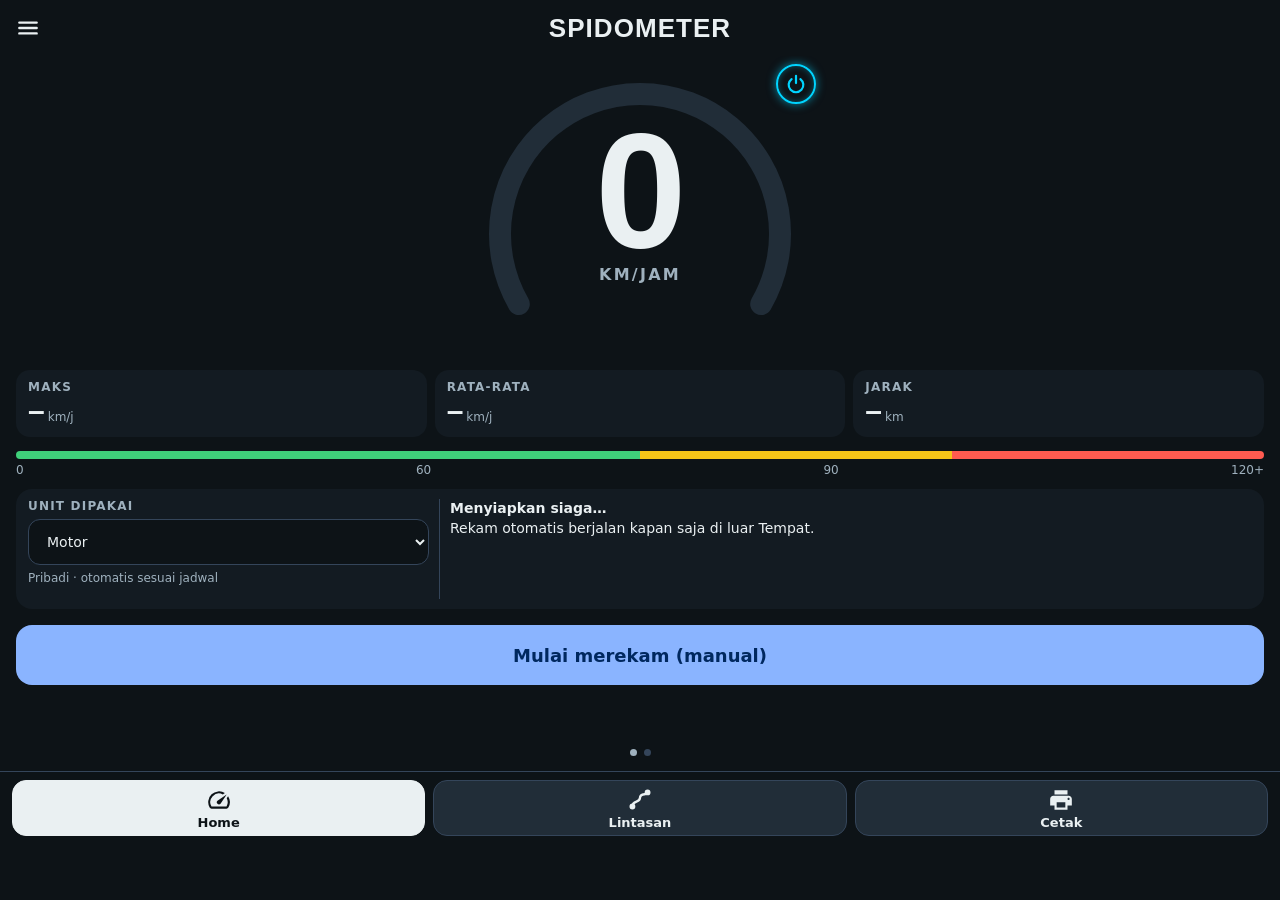
==== commit c7775719: "v0.27.28: panel tanda (Ubah luasan, tanggal dan waktu, konfirmasi biru) dan progres blok kumulatif" ====
--- a/web/index.html
+++ b/web/index.html
@@ -241,7 +241,7 @@
       <div class="card muted">Warna kecepatan: hijau sampai 60, kuning 60–90, merah di atas 90 km/jam.<br>Jalan kaki (di bawah 10 km/jam) tidak dicatat sebagai trip.<br>Label Kerja / Pribadi mengikuti jenis unit yang dipakai (diatur saat unit didaftarkan). Unit tiap trip bisa diubah di Riwayat.<br>Titik GPS mentah tidak pernah diubah; hanya unit dan label yang bisa Anda ubah.</div>
 
       <div class="h">VERSI</div>
-      <div class="card muted">HZ Trip versi 0.27.27<br>Putar ulang lintasan: tombol Putar di Lintasan.</div>
+      <div class="card muted">HZ Trip versi 0.27.28<br>Putar ulang lintasan: tombol Putar di Lintasan.</div>
       </div>
     </section>
   </div>
@@ -263,7 +263,7 @@
   <a data-soon="Material"><svg class="dic" viewBox="0 0 24 24"><path d="M20 2H4c-1 0-2 .9-2 2v3.01c0 .72.43 1.34 1 1.69V20c0 1.1 1.1 2 2 2h14c.9 0 2-.9 2-2V8.7c.57-.35 1-.97 1-1.69V4c0-1.1-1-2-2-2zm-5 12H9v-2h6v2zm5-7H4V4h16v3z"/></svg><span>Material</span><em>segera</em></a>
   <div class="dsp"></div>
   <a data-go="set"><svg class="dic" viewBox="0 0 24 24"><path d="M19.14 12.94c.04-.3.06-.61.06-.94 0-.32-.02-.64-.07-.94l2.03-1.58a.49.49 0 0 0 .12-.61l-1.92-3.32a.488.488 0 0 0-.59-.22l-2.39.96c-.5-.38-1.03-.7-1.62-.94l-.36-2.54a.484.484 0 0 0-.48-.41h-3.84c-.24 0-.43.17-.47.41l-.36 2.54c-.59.24-1.13.57-1.62.94l-2.39-.96c-.22-.08-.47 0-.59.22L2.74 8.87c-.12.21-.08.47.12.61l2.03 1.58c-.05.3-.09.63-.09.94s.02.64.07.94l-2.03 1.58a.49.49 0 0 0-.12.61l1.92 3.32c.12.22.37.29.59.22l2.39-.96c.5.38 1.03.7 1.62.94l.36 2.54c.05.24.24.41.48.41h3.84c.24 0 .44-.17.47-.41l.36-2.54c.59-.24 1.13-.56 1.62-.94l2.39.96c.22.08.47 0 .59-.22l1.92-3.32c.12-.22.07-.47-.12-.61l-2.01-1.58zM12 15.6c-1.98 0-3.6-1.62-3.6-3.6s1.62-3.6 3.6-3.6 3.6 1.62 3.6 3.6-1.62 3.6-3.6 3.6z"/></svg><span>Pengaturan</span></a>
-  <div class="ver">by Yohanes div2<br>Versi 0.27.27</div>
+  <div class="ver">by Yohanes div2<br>Versi 0.27.28</div>
 </nav>
 <div id="mergeBar"><div id="mergeInfo"></div><button class="btn" id="mergeNo">Batal</button><button class="btn pri" id="mergeGo">Gabungkan</button></div>
 <div id="sheet"></div>
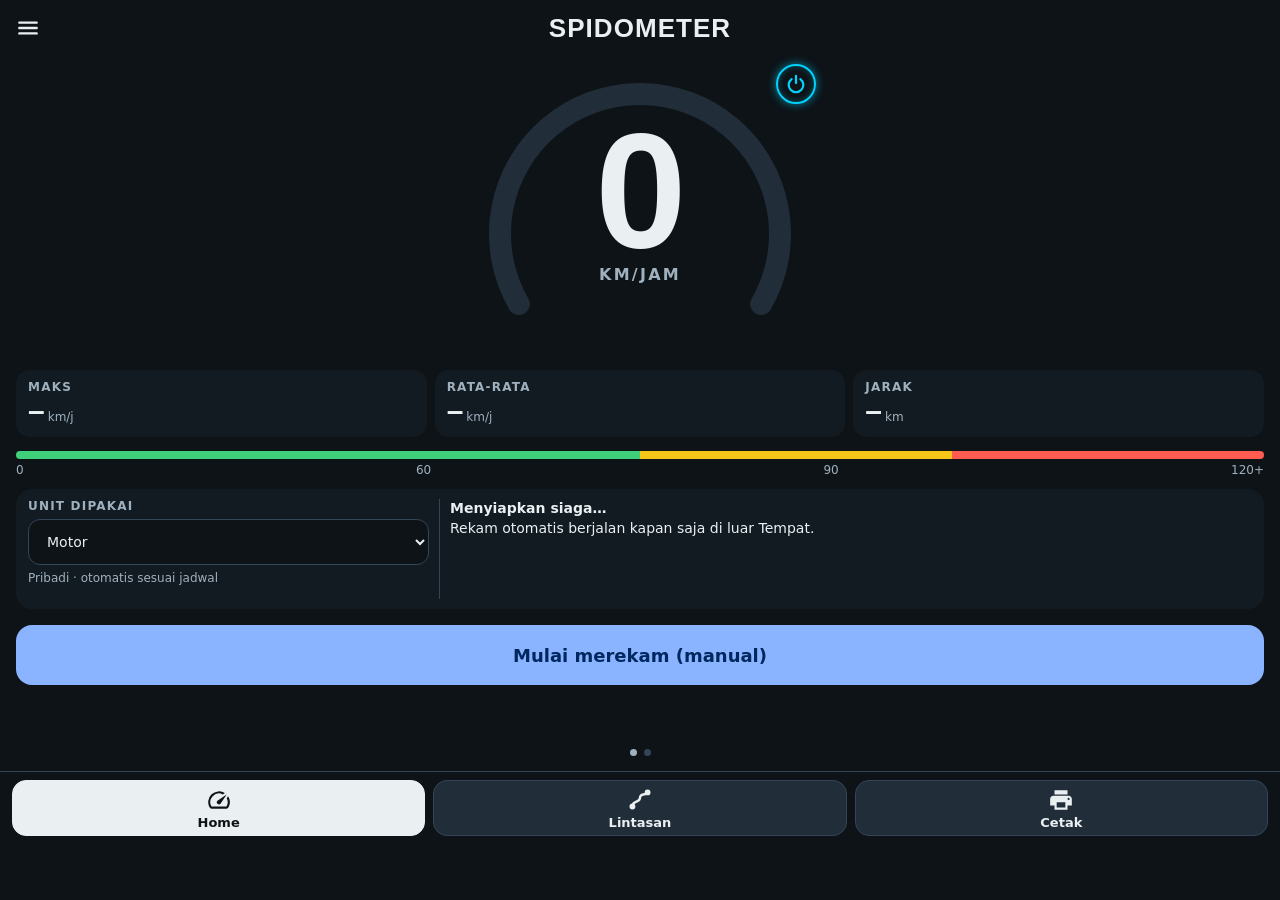
==== commit b35e4b21: "v0.27.34: hamparan kartun 2.5D, saklar di Peta saya, label tanpa spasi" ====
--- a/web/index.html
+++ b/web/index.html
@@ -241,7 +241,7 @@
       <div class="card muted">Warna kecepatan: hijau sampai 60, kuning 60–90, merah di atas 90 km/jam.<br>Jalan kaki (di bawah 10 km/jam) tidak dicatat sebagai trip.<br>Label Kerja / Pribadi mengikuti jenis unit yang dipakai (diatur saat unit didaftarkan). Unit tiap trip bisa diubah di Riwayat.<br>Titik GPS mentah tidak pernah diubah; hanya unit dan label yang bisa Anda ubah.</div>
 
       <div class="h">VERSI</div>
-      <div class="card muted">HZ Trip versi 0.27.28<br>Putar ulang lintasan: tombol Putar di Lintasan.</div>
+      <div class="card muted">HZ Trip versi 0.27.34<br>Putar ulang lintasan: tombol Putar di Lintasan.</div>
       </div>
     </section>
   </div>
@@ -263,7 +263,7 @@
   <a data-soon="Material"><svg class="dic" viewBox="0 0 24 24"><path d="M20 2H4c-1 0-2 .9-2 2v3.01c0 .72.43 1.34 1 1.69V20c0 1.1 1.1 2 2 2h14c.9 0 2-.9 2-2V8.7c.57-.35 1-.97 1-1.69V4c0-1.1-1-2-2-2zm-5 12H9v-2h6v2zm5-7H4V4h16v3z"/></svg><span>Material</span><em>segera</em></a>
   <div class="dsp"></div>
   <a data-go="set"><svg class="dic" viewBox="0 0 24 24"><path d="M19.14 12.94c.04-.3.06-.61.06-.94 0-.32-.02-.64-.07-.94l2.03-1.58a.49.49 0 0 0 .12-.61l-1.92-3.32a.488.488 0 0 0-.59-.22l-2.39.96c-.5-.38-1.03-.7-1.62-.94l-.36-2.54a.484.484 0 0 0-.48-.41h-3.84c-.24 0-.43.17-.47.41l-.36 2.54c-.59.24-1.13.57-1.62.94l-2.39-.96c-.22-.08-.47 0-.59.22L2.74 8.87c-.12.21-.08.47.12.61l2.03 1.58c-.05.3-.09.63-.09.94s.02.64.07.94l-2.03 1.58a.49.49 0 0 0-.12.61l1.92 3.32c.12.22.37.29.59.22l2.39-.96c.5.38 1.03.7 1.62.94l.36 2.54c.05.24.24.41.48.41h3.84c.24 0 .44-.17.47-.41l.36-2.54c.59-.24 1.13-.56 1.62-.94l2.39.96c.22.08.47 0 .59-.22l1.92-3.32c.12-.22.07-.47-.12-.61l-2.01-1.58zM12 15.6c-1.98 0-3.6-1.62-3.6-3.6s1.62-3.6 3.6-3.6 3.6 1.62 3.6 3.6-1.62 3.6-3.6 3.6z"/></svg><span>Pengaturan</span></a>
-  <div class="ver">by Yohanes div2<br>Versi 0.27.28</div>
+  <div class="ver">by Yohanes div2<br>Versi 0.27.34</div>
 </nav>
 <div id="mergeBar"><div id="mergeInfo"></div><button class="btn" id="mergeNo">Batal</button><button class="btn pri" id="mergeGo">Gabungkan</button></div>
 <div id="sheet"></div>
@@ -292,6 +292,8 @@
 <script src="js/sistem/sistem.js"></script>
 <script src="js/layar/lintasan.js"></script>
 <script src="js/peta/dem-ui.js"></script>
+<script src="js/peta/relief.js"></script>
+<script src="js/peta/dio.js"></script>
 <script src="js/peta/view3d.js"></script>
 <script src="js/peta/batas-ui.js"></script>
 <script src="js/peta/blok-ui.js"></script>
@@ -308,6 +310,7 @@
 <script src="js/peta/bentuk-ui.js"></script>
 <script src="js/peta/peta-saya.js"></script>
 <script src="js/layar/spidomap.js"></script>
+<script src="js/layar/arsir.js"></script>
 <script src="js/layar/tanda.js"></script>
 <script src="js/layar/blok-tanda.js"></script>
 <script src="js/layar/daftar-tanda.js"></script>
--- a/web/style.css
+++ b/web/style.css
@@ -1214,3 +1214,35 @@
 .pmMt svg{flex:none;transition:transform .15s}
 .pmMt.on svg{transform:rotate(90deg)}
 .pmMt svg{stroke:currentColor}
+
+/* v0.27.29 panel Info blok dan Riwayat, arsir tanpa kategori */
+.blkpop .bf{display:flex;justify-content:flex-end;margin-top:0.375rem}
+.blkpop.fold .bf{display:none}
+.blkpop .ib2.bpBig{width:3.25rem;height:3.25rem;border-radius:0.75rem}
+.rbS i.nocat,.rbR>i.nocat{background:repeating-linear-gradient(45deg,transparent 0 3px,#111 3px 4.5px),repeating-linear-gradient(-45deg,transparent 0 3px,#F2C200 3px 4.5px),#FFFFF0;border:1px solid #111}
+#sheet .rbL{max-height:52vh;overflow-y:auto}
+/* v0.27.30 belum lengkap dan putaran */
+.rbInc{font-style:normal;font-weight:600;font-size:0.72rem;color:#F2C200;border:1px solid #F2C200;border-radius:0.5rem;padding:0 0.35rem;margin-left:0.3rem;white-space:nowrap}
+.rbSp{font-size:0.75rem;font-weight:700;letter-spacing:.04em;color:var(--mut,#8a94a3);text-transform:uppercase;padding:0.6rem 0.1rem 0.1rem;border-top:1px dashed var(--line)}
+/* v0.27.31 tema Relief 2.5D */
+.hz-relief{background:#EEE8D6}
+.hz-relief .leaflet-overlay-pane canvas{filter:drop-shadow(2px 3px 2px rgba(60,45,20,.5))}
+/* v0.27.32 tema 2.5D pastel claymation */
+@font-face{font-family:'Fredoka';font-weight:600;font-display:swap;src:url(fonts/fredoka-latin-600-normal.woff2) format('woff2')}
+.hz-relief{background:#F3EBDD}
+.leaflet-tooltip.lktip.dio{font-family:'Fredoka',system-ui,sans-serif;font-weight:600;background:transparent;border:0;box-shadow:none;padding:0;line-height:1.05;text-align:center;color:#fff;-webkit-text-stroke:3px #4a3b2a;paint-order:stroke fill;white-space:nowrap}
+.leaflet-tooltip.lktip.dio::before{display:none}
+.leaflet-tooltip.lktip.dio b{display:block;font-size:15px;font-weight:600}
+.leaflet-tooltip.lktip.dio small{display:block;font-size:12px;font-weight:600}
+.dioFlW,.dioSgW{background:none;border:0}
+.dioFl{position:absolute;display:flex;transform:translate(-50%,-100%);pointer-events:none}
+.dioFl span{display:block;width:20px;height:26px;margin-left:-10px;filter:drop-shadow(1px 2px 1px rgba(60,45,20,.45))}
+.dioFl span:first-child{margin-left:0}
+.dioSg{position:absolute;transform:translate(-50%,-100%);display:flex;flex-direction:column;align-items:center;pointer-events:auto}
+.dioSg i{display:block;width:100%;height:5px;border-radius:5px 5px 0 0}
+.dioSg span{display:block;min-width:30px;padding:2px 7px 3px;background:#FFF8E6;color:#4a3b2a;border:2px solid #fff;border-top:0;border-radius:0 0 9px 9px;box-shadow:0 2px 3px rgba(60,45,20,.45);font:600 12px/1.1 'Fredoka',system-ui,sans-serif;white-space:nowrap;transform:rotate(-4deg);transform-origin:50% 0}
+.dioSg b{display:block;width:3px;height:14px;background:#7a5c3c;border-radius:2px;margin-top:-1px}
+
+.hz-relief{background:#EAEBCB}
+
+.leaflet-container.hz-relief,#map.hz-relief,.hz-relief.leaflet-container{background:#EAEBCB !important}
